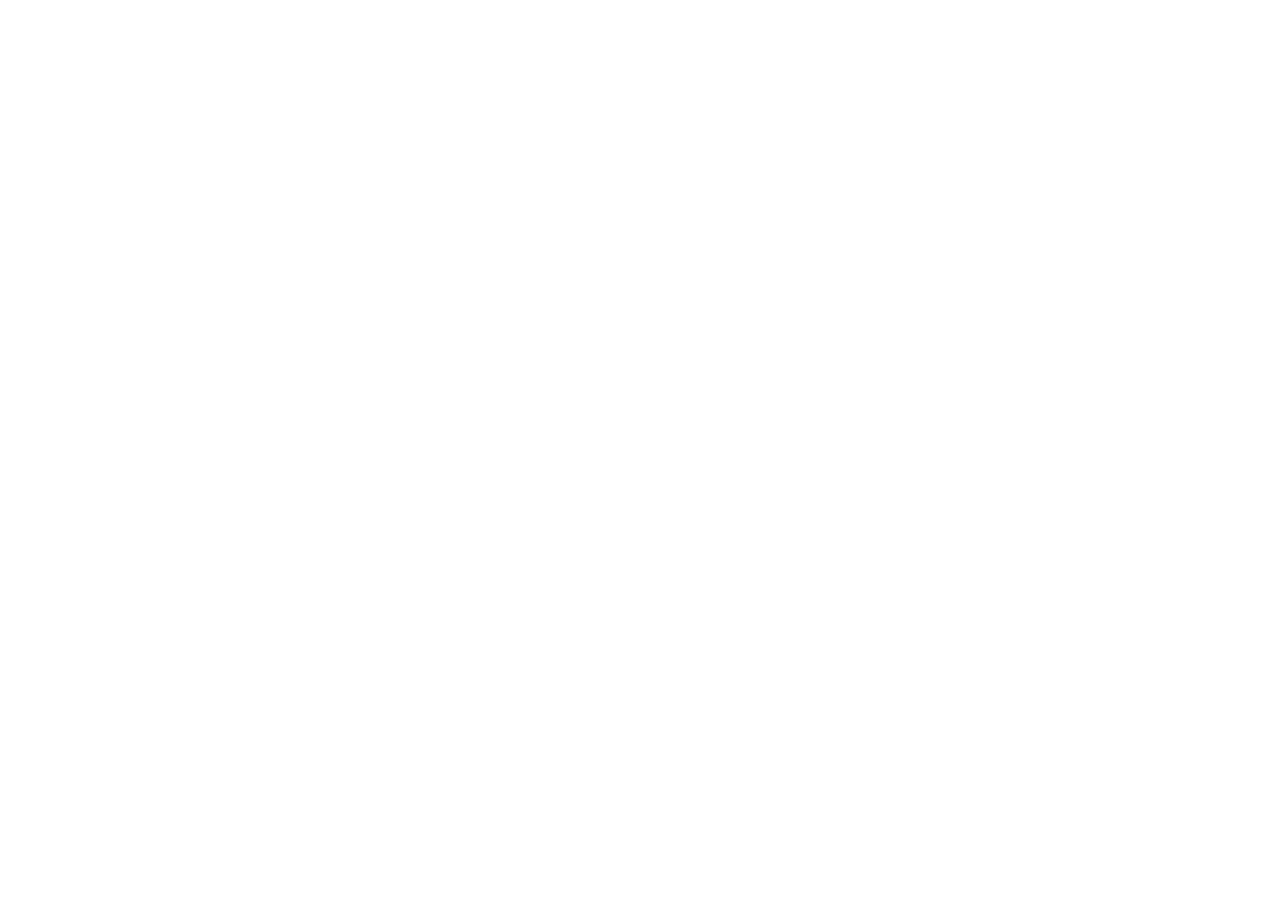
==== index.html @ b9dfe691 "init project" ====
<!DOCTYPE html>
<html lang="en">

<head>
    <meta charset="UTF-8">
    <meta http-equiv="X-UA-Compatible" content="IE=edge">
    <meta name="viewport" content="width=device-width, initial-scale=1.0">
    <title>Document</title>
</head>

<body>

</body>

</html>
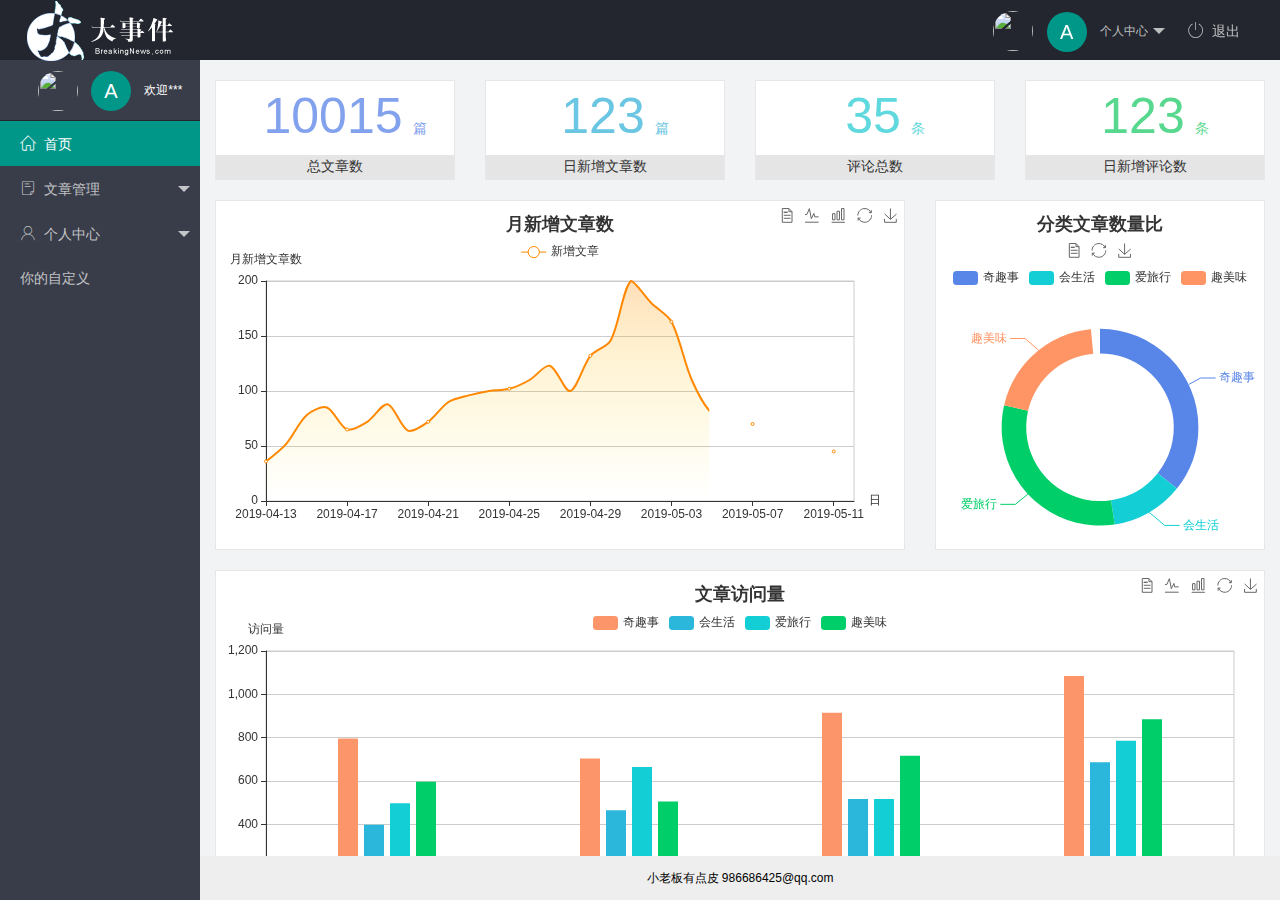
==== commit 110c3190: "完成了主页功能开发" ====
--- a/index.html
+++ b/index.html
@@ -5,11 +5,93 @@
     <meta charset="UTF-8">
     <meta http-equiv="X-UA-Compatible" content="IE=edge">
     <meta name="viewport" content="width=device-width, initial-scale=1.0">
-    <title>Document</title>
+    <title>后台主页</title>
+    <!-- layUI的样式 -->
+    <link rel="stylesheet" href="assets/lib/layui/css/layui.css" />
+    <!-- 导入自己的样式表 -->
+    <link rel="stylesheet" href="assets/css/index.css">
+    <!-- 第一步：引入项目下面生成的 fontclass 代码： -->
+    <link rel="stylesheet" href="assets/fonts/iconfont.css">
 </head>
 
 <body>
+    <div class="layui-layout layui-layout-admin">
+        <div class="layui-header">
+            <div class="layui-logo layui-hide-xs "><img src="assets/images/logo.png" alt=""></div>
+            <!-- 头部区域（可配合layui 已有的水平导航） -->
+            <ul class="layui-nav layui-layout-right">
+                <li class="layui-nav-item layui-hide layui-show-md-inline-block">
+                    <a href="javascript:;" class="userinfo">
+                        <img src="//tva1.sinaimg.cn/crop.0.0.118.118.180/5db11ff4gw1e77d3nqrv8j203b03cweg.jpg"
+                            class="layui-nav-img">
+                        <span class="text-avatar">A</span>
+                        个人中心
+                    </a>
+                    <dl class="layui-nav-child">
+                        <dd><a href="">基本资料</a></dd>
+                        <dd><a href="">更换头像</a></dd>
+                        <dd><a href="">更换密码</a></dd>
+                    </dl>
+                </li>
+                <li class="layui-nav-item" lay-header-event="menuRight" lay-unselect>
+                    <a href="javascript:;" id="btnLogout">
 
+                        <span class="iconfont icon-tuichu"></span>退出
+                    </a>
+                </li>
+            </ul>
+        </div>
+
+        <div class="layui-side layui-bg-black">
+            <div class="layui-side-scroll">
+                <div class="userinfo">
+                    <img src="//tva1.sinaimg.cn/crop.0.0.118.118.180/5db11ff4gw1e77d3nqrv8j203b03cweg.jpg"
+                        class="layui-nav-img">
+                    <span class="text-avatar">A</span>
+                    <span id="welcome">欢迎***</span>
+                </div>
+                <!-- 左侧导航区域（可配合layui已有的垂直导航） lay-shrink：只能露出一个导航-->
+                <ul class="layui-nav layui-nav-tree" lay-shrink="all" lay-filter="test">
+                    <li class="layui-nav-item layui-this"><a href="home/dashboard.html" target="fm"><span
+                                class="iconfont icon-home"></span>首页</a></li>
+                    <li class="layui-nav-item ">
+                        <a class="" href="javascript:;"><span class="iconfont icon-16"></span>文章管理</a>
+                        <dl class="layui-nav-child">
+                            <dd><a href="javascript:;"><i class="layui-icon layui-icon-app"></i> 文章类别</a></dd>
+                            <dd><a href="javascript:;"><i class="layui-icon layui-icon-form"></i> 文章列表</a></dd>
+                            <dd><a href="javascript:;"><i class="layui-icon layui-icon-file"></i> 发布文章</a></dd>
+                        </dl>
+                    </li>
+                    <li class="layui-nav-item">
+                        <a href="javascript:;"><span class="iconfont icon-user"></span>个人中心</a>
+                        <dl class="layui-nav-child">
+                            <dd><a href="javascript:;"><i class="layui-icon layui-icon-user"></i> 基本资料</a></dd>
+                            <dd><a href="javascript:;"><i class="layui-icon layui-icon-picture"></i> 更换头像</a></dd>
+                            <dd><a href="javascript:;"><i class="layui-icon layui-icon-password"></i> 重置密码</a></dd>
+                        </dl>
+                    </li>
+                    <li class="layui-nav-item"><a href="javascript:;">你的自定义</a></li>
+                </ul>
+            </div>
+        </div>
+
+        <div class="layui-body">
+            <!-- 内容主体区域 -->
+            <iframe name="fm" src="home/dashboard.html" frameborder="0"></iframe>
+        </div>
+
+        <div class="layui-footer">
+            <!-- 底部固定区域 -->
+            小老板有点皮 986686425@qq.com
+        </div>
+    </div>
+    <!-- 导入layUI的js文件 -->
+    <script src="assets/lib/layui/layui.all.js"></script>
+    <!-- 导入jQuery -->
+    <script src="assets/lib/jquery.js"></script>
+    <!-- 导入自己的js文件 -->
+    <script src="assets/js/index.js"></script>
+    <script src="assets/js/baseAPI.js"></script>
 </body>
 
 </html>--- a/assets/lib/layui/css/layui.css
+++ b/assets/lib/layui/css/layui.css
@@ -0,0 +1,2 @@
+/** layui-v2.5.5 MIT License By https://www.layui.com */
+ .layui-inline,img{display:inline-block;vertical-align:middle}h1,h2,h3,h4,h5,h6{font-weight:400}.layui-edge,.layui-header,.layui-inline,.layui-main{position:relative}.layui-body,.layui-edge,.layui-elip{overflow:hidden}.layui-btn,.layui-edge,.layui-inline,img{vertical-align:middle}.layui-btn,.layui-disabled,.layui-icon,.layui-unselect{-moz-user-select:none;-webkit-user-select:none;-ms-user-select:none}.layui-elip,.layui-form-checkbox span,.layui-form-pane .layui-form-label{text-overflow:ellipsis;white-space:nowrap}.layui-breadcrumb,.layui-tree-btnGroup{visibility:hidden}blockquote,body,button,dd,div,dl,dt,form,h1,h2,h3,h4,h5,h6,input,li,ol,p,pre,td,textarea,th,ul{margin:0;padding:0;-webkit-tap-highlight-color:rgba(0,0,0,0)}a:active,a:hover{outline:0}img{border:none}li{list-style:none}table{border-collapse:collapse;border-spacing:0}h4,h5,h6{font-size:100%}button,input,optgroup,option,select,textarea{font-family:inherit;font-size:inherit;font-style:inherit;font-weight:inherit;outline:0}pre{white-space:pre-wrap;white-space:-moz-pre-wrap;white-space:-pre-wrap;white-space:-o-pre-wrap;word-wrap:break-word}body{line-height:24px;font:14px Helvetica Neue,Helvetica,PingFang SC,Tahoma,Arial,sans-serif}hr{height:1px;margin:10px 0;border:0;clear:both}a{color:#333;text-decoration:none}a:hover{color:#777}a cite{font-style:normal;*cursor:pointer}.layui-border-box,.layui-border-box *{box-sizing:border-box}.layui-box,.layui-box *{box-sizing:content-box}.layui-clear{clear:both;*zoom:1}.layui-clear:after{content:'\20';clear:both;*zoom:1;display:block;height:0}.layui-inline{*display:inline;*zoom:1}.layui-edge{display:inline-block;width:0;height:0;border-width:6px;border-style:dashed;border-color:transparent}.layui-edge-top{top:-4px;border-bottom-color:#999;border-bottom-style:solid}.layui-edge-right{border-left-color:#999;border-left-style:solid}.layui-edge-bottom{top:2px;border-top-color:#999;border-top-style:solid}.layui-edge-left{border-right-color:#999;border-right-style:solid}.layui-disabled,.layui-disabled:hover{color:#d2d2d2!important;cursor:not-allowed!important}.layui-circle{border-radius:100%}.layui-show{display:block!important}.layui-hide{display:none!important}@font-face{font-family:layui-icon;src:url(../font/iconfont.eot?v=250);src:url(../font/iconfont.eot?v=250#iefix) format('embedded-opentype'),url(../font/iconfont.woff2?v=250) format('woff2'),url(../font/iconfont.woff?v=250) format('woff'),url(../font/iconfont.ttf?v=250) format('truetype'),url(../font/iconfont.svg?v=250#layui-icon) format('svg')}.layui-icon{font-family:layui-icon!important;font-size:16px;font-style:normal;-webkit-font-smoothing:antialiased;-moz-osx-font-smoothing:grayscale}.layui-icon-reply-fill:before{content:"\e611"}.layui-icon-set-fill:before{content:"\e614"}.layui-icon-menu-fill:before{content:"\e60f"}.layui-icon-search:before{content:"\e615"}.layui-icon-share:before{content:"\e641"}.layui-icon-set-sm:before{content:"\e620"}.layui-icon-engine:before{content:"\e628"}.layui-icon-close:before{content:"\1006"}.layui-icon-close-fill:before{content:"\1007"}.layui-icon-chart-screen:before{content:"\e629"}.layui-icon-star:before{content:"\e600"}.layui-icon-circle-dot:before{content:"\e617"}.layui-icon-chat:before{content:"\e606"}.layui-icon-release:before{content:"\e609"}.layui-icon-list:before{content:"\e60a"}.layui-icon-chart:before{content:"\e62c"}.layui-icon-ok-circle:before{content:"\1005"}.layui-icon-layim-theme:before{content:"\e61b"}.layui-icon-table:before{content:"\e62d"}.layui-icon-right:before{content:"\e602"}.layui-icon-left:before{content:"\e603"}.layui-icon-cart-simple:before{content:"\e698"}.layui-icon-face-cry:before{content:"\e69c"}.layui-icon-face-smile:before{content:"\e6af"}.layui-icon-survey:before{content:"\e6b2"}.layui-icon-tree:before{content:"\e62e"}.layui-icon-upload-circle:before{content:"\e62f"}.layui-icon-add-circle:before{content:"\e61f"}.layui-icon-download-circle:before{content:"\e601"}.layui-icon-templeate-1:before{content:"\e630"}.layui-icon-util:before{content:"\e631"}.layui-icon-face-surprised:before{content:"\e664"}.layui-icon-edit:before{content:"\e642"}.layui-icon-speaker:before{content:"\e645"}.layui-icon-down:before{content:"\e61a"}.layui-icon-file:before{content:"\e621"}.layui-icon-layouts:before{content:"\e632"}.layui-icon-rate-half:before{content:"\e6c9"}.layui-icon-add-circle-fine:before{content:"\e608"}.layui-icon-prev-circle:before{content:"\e633"}.layui-icon-read:before{content:"\e705"}.layui-icon-404:before{content:"\e61c"}.layui-icon-carousel:before{content:"\e634"}.layui-icon-help:before{content:"\e607"}.layui-icon-code-circle:before{content:"\e635"}.layui-icon-water:before{content:"\e636"}.layui-icon-username:before{content:"\e66f"}.layui-icon-find-fill:before{content:"\e670"}.layui-icon-about:before{content:"\e60b"}.layui-icon-location:before{content:"\e715"}.layui-icon-up:before{content:"\e619"}.layui-icon-pause:before{content:"\e651"}.layui-icon-date:before{content:"\e637"}.layui-icon-layim-uploadfile:before{content:"\e61d"}.layui-icon-delete:before{content:"\e640"}.layui-icon-play:before{content:"\e652"}.layui-icon-top:before{content:"\e604"}.layui-icon-friends:before{content:"\e612"}.layui-icon-refresh-3:before{content:"\e9aa"}.layui-icon-ok:before{content:"\e605"}.layui-icon-layer:before{content:"\e638"}.layui-icon-face-smile-fine:before{content:"\e60c"}.layui-icon-dollar:before{content:"\e659"}.layui-icon-group:before{content:"\e613"}.layui-icon-layim-download:before{content:"\e61e"}.layui-icon-picture-fine:before{content:"\e60d"}.layui-icon-link:before{content:"\e64c"}.layui-icon-diamond:before{content:"\e735"}.layui-icon-log:before{content:"\e60e"}.layui-icon-rate-solid:before{content:"\e67a"}.layui-icon-fonts-del:before{content:"\e64f"}.layui-icon-unlink:before{content:"\e64d"}.layui-icon-fonts-clear:before{content:"\e639"}.layui-icon-triangle-r:before{content:"\e623"}.layui-icon-circle:before{content:"\e63f"}.layui-icon-radio:before{content:"\e643"}.layui-icon-align-center:before{content:"\e647"}.layui-icon-align-right:before{content:"\e648"}.layui-icon-align-left:before{content:"\e649"}.layui-icon-loading-1:before{content:"\e63e"}.layui-icon-return:before{content:"\e65c"}.layui-icon-fonts-strong:before{content:"\e62b"}.layui-icon-upload:before{content:"\e67c"}.layui-icon-dialogue:before{content:"\e63a"}.layui-icon-video:before{content:"\e6ed"}.layui-icon-headset:before{content:"\e6fc"}.layui-icon-cellphone-fine:before{content:"\e63b"}.layui-icon-add-1:before{content:"\e654"}.layui-icon-face-smile-b:before{content:"\e650"}.layui-icon-fonts-html:before{content:"\e64b"}.layui-icon-form:before{content:"\e63c"}.layui-icon-cart:before{content:"\e657"}.layui-icon-camera-fill:before{content:"\e65d"}.layui-icon-tabs:before{content:"\e62a"}.layui-icon-fonts-code:before{content:"\e64e"}.layui-icon-fire:before{content:"\e756"}.layui-icon-set:before{content:"\e716"}.layui-icon-fonts-u:before{content:"\e646"}.layui-icon-triangle-d:before{content:"\e625"}.layui-icon-tips:before{content:"\e702"}.layui-icon-picture:before{content:"\e64a"}.layui-icon-more-vertical:before{content:"\e671"}.layui-icon-flag:before{content:"\e66c"}.layui-icon-loading:before{content:"\e63d"}.layui-icon-fonts-i:before{content:"\e644"}.layui-icon-refresh-1:before{content:"\e666"}.layui-icon-rmb:before{content:"\e65e"}.layui-icon-home:before{content:"\e68e"}.layui-icon-user:before{content:"\e770"}.layui-icon-notice:before{content:"\e667"}.layui-icon-login-weibo:before{content:"\e675"}.layui-icon-voice:before{content:"\e688"}.layui-icon-upload-drag:before{content:"\e681"}.layui-icon-login-qq:before{content:"\e676"}.layui-icon-snowflake:before{content:"\e6b1"}.layui-icon-file-b:before{content:"\e655"}.layui-icon-template:before{content:"\e663"}.layui-icon-auz:before{content:"\e672"}.layui-icon-console:before{content:"\e665"}.layui-icon-app:before{content:"\e653"}.layui-icon-prev:before{content:"\e65a"}.layui-icon-website:before{content:"\e7ae"}.layui-icon-next:before{content:"\e65b"}.layui-icon-component:before{content:"\e857"}.layui-icon-more:before{content:"\e65f"}.layui-icon-login-wechat:before{content:"\e677"}.layui-icon-shrink-right:before{content:"\e668"}.layui-icon-spread-left:before{content:"\e66b"}.layui-icon-camera:before{content:"\e660"}.layui-icon-note:before{content:"\e66e"}.layui-icon-refresh:before{content:"\e669"}.layui-icon-female:before{content:"\e661"}.layui-icon-male:before{content:"\e662"}.layui-icon-password:before{content:"\e673"}.layui-icon-senior:before{content:"\e674"}.layui-icon-theme:before{content:"\e66a"}.layui-icon-tread:before{content:"\e6c5"}.layui-icon-praise:before{content:"\e6c6"}.layui-icon-star-fill:before{content:"\e658"}.layui-icon-rate:before{content:"\e67b"}.layui-icon-template-1:before{content:"\e656"}.layui-icon-vercode:before{content:"\e679"}.layui-icon-cellphone:before{content:"\e678"}.layui-icon-screen-full:before{content:"\e622"}.layui-icon-screen-restore:before{content:"\e758"}.layui-icon-cols:before{content:"\e610"}.layui-icon-export:before{content:"\e67d"}.layui-icon-print:before{content:"\e66d"}.layui-icon-slider:before{content:"\e714"}.layui-icon-addition:before{content:"\e624"}.layui-icon-subtraction:before{content:"\e67e"}.layui-icon-service:before{content:"\e626"}.layui-icon-transfer:before{content:"\e691"}.layui-main{width:1140px;margin:0 auto}.layui-header{z-index:1000;height:60px}.layui-header a:hover{transition:all .5s;-webkit-transition:all .5s}.layui-side{position:fixed;left:0;top:0;bottom:0;z-index:999;width:200px;overflow-x:hidden}.layui-side-scroll{position:relative;width:220px;height:100%;overflow-x:hidden}.layui-body{position:absolute;left:200px;right:0;top:0;bottom:0;z-index:998;width:auto;overflow-y:auto;box-sizing:border-box}.layui-layout-body{overflow:hidden}.layui-layout-admin .layui-header{background-color:#23262E}.layui-layout-admin .layui-side{top:60px;width:200px;overflow-x:hidden}.layui-layout-admin .layui-body{position:fixed;top:60px;bottom:44px}.layui-layout-admin .layui-main{width:auto;margin:0 15px}.layui-layout-admin .layui-footer{position:fixed;left:200px;right:0;bottom:0;height:44px;line-height:44px;padding:0 15px;background-color:#eee}.layui-layout-admin .layui-logo{position:absolute;left:0;top:0;width:200px;height:100%;line-height:60px;text-align:center;color:#009688;font-size:16px}.layui-layout-admin .layui-header .layui-nav{background:0 0}.layui-layout-left{position:absolute!important;left:200px;top:0}.layui-layout-right{position:absolute!important;right:0;top:0}.layui-container{position:relative;margin:0 auto;padding:0 15px;box-sizing:border-box}.layui-fluid{position:relative;margin:0 auto;padding:0 15px}.layui-row:after,.layui-row:before{content:'';display:block;clear:both}.layui-col-lg1,.layui-col-lg10,.layui-col-lg11,.layui-col-lg12,.layui-col-lg2,.layui-col-lg3,.layui-col-lg4,.layui-col-lg5,.layui-col-lg6,.layui-col-lg7,.layui-col-lg8,.layui-col-lg9,.layui-col-md1,.layui-col-md10,.layui-col-md11,.layui-col-md12,.layui-col-md2,.layui-col-md3,.layui-col-md4,.layui-col-md5,.layui-col-md6,.layui-col-md7,.layui-col-md8,.layui-col-md9,.layui-col-sm1,.layui-col-sm10,.layui-col-sm11,.layui-col-sm12,.layui-col-sm2,.layui-col-sm3,.layui-col-sm4,.layui-col-sm5,.layui-col-sm6,.layui-col-sm7,.layui-col-sm8,.layui-col-sm9,.layui-col-xs1,.layui-col-xs10,.layui-col-xs11,.layui-col-xs12,.layui-col-xs2,.layui-col-xs3,.layui-col-xs4,.layui-col-xs5,.layui-col-xs6,.layui-col-xs7,.layui-col-xs8,.layui-col-xs9{position:relative;display:block;box-sizing:border-box}.layui-col-xs1,.layui-col-xs10,.layui-col-xs11,.layui-col-xs12,.layui-col-xs2,.layui-col-xs3,.layui-col-xs4,.layui-col-xs5,.layui-col-xs6,.layui-col-xs7,.layui-col-xs8,.layui-col-xs9{float:left}.layui-col-xs1{width:8.33333333%}.layui-col-xs2{width:16.66666667%}.layui-col-xs3{width:25%}.layui-col-xs4{width:33.33333333%}.layui-col-xs5{width:41.66666667%}.layui-col-xs6{width:50%}.layui-col-xs7{width:58.33333333%}.layui-col-xs8{width:66.66666667%}.layui-col-xs9{width:75%}.layui-col-xs10{width:83.33333333%}.layui-col-xs11{width:91.66666667%}.layui-col-xs12{width:100%}.layui-col-xs-offset1{margin-left:8.33333333%}.layui-col-xs-offset2{margin-left:16.66666667%}.layui-col-xs-offset3{margin-left:25%}.layui-col-xs-offset4{margin-left:33.33333333%}.layui-col-xs-offset5{margin-left:41.66666667%}.layui-col-xs-offset6{margin-left:50%}.layui-col-xs-offset7{margin-left:58.33333333%}.layui-col-xs-offset8{margin-left:66.66666667%}.layui-col-xs-offset9{margin-left:75%}.layui-col-xs-offset10{margin-left:83.33333333%}.layui-col-xs-offset11{margin-left:91.66666667%}.layui-col-xs-offset12{margin-left:100%}@media screen and (max-width:768px){.layui-hide-xs{display:none!important}.layui-show-xs-block{display:block!important}.layui-show-xs-inline{display:inline!important}.layui-show-xs-inline-block{display:inline-block!important}}@media screen and (min-width:768px){.layui-container{width:750px}.layui-hide-sm{display:none!important}.layui-show-sm-block{display:block!important}.layui-show-sm-inline{display:inline!important}.layui-show-sm-inline-block{display:inline-block!important}.layui-col-sm1,.layui-col-sm10,.layui-col-sm11,.layui-col-sm12,.layui-col-sm2,.layui-col-sm3,.layui-col-sm4,.layui-col-sm5,.layui-col-sm6,.layui-col-sm7,.layui-col-sm8,.layui-col-sm9{float:left}.layui-col-sm1{width:8.33333333%}.layui-col-sm2{width:16.66666667%}.layui-col-sm3{width:25%}.layui-col-sm4{width:33.33333333%}.layui-col-sm5{width:41.66666667%}.layui-col-sm6{width:50%}.layui-col-sm7{width:58.33333333%}.layui-col-sm8{width:66.66666667%}.layui-col-sm9{width:75%}.layui-col-sm10{width:83.33333333%}.layui-col-sm11{width:91.66666667%}.layui-col-sm12{width:100%}.layui-col-sm-offset1{margin-left:8.33333333%}.layui-col-sm-offset2{margin-left:16.66666667%}.layui-col-sm-offset3{margin-left:25%}.layui-col-sm-offset4{margin-left:33.33333333%}.layui-col-sm-offset5{margin-left:41.66666667%}.layui-col-sm-offset6{margin-left:50%}.layui-col-sm-offset7{margin-left:58.33333333%}.layui-col-sm-offset8{margin-left:66.66666667%}.layui-col-sm-offset9{margin-left:75%}.layui-col-sm-offset10{margin-left:83.33333333%}.layui-col-sm-offset11{margin-left:91.66666667%}.layui-col-sm-offset12{margin-left:100%}}@media screen and (min-width:992px){.layui-container{width:970px}.layui-hide-md{display:none!important}.layui-show-md-block{display:block!important}.layui-show-md-inline{display:inline!important}.layui-show-md-inline-block{display:inline-block!important}.layui-col-md1,.layui-col-md10,.layui-col-md11,.layui-col-md12,.layui-col-md2,.layui-col-md3,.layui-col-md4,.layui-col-md5,.layui-col-md6,.layui-col-md7,.layui-col-md8,.layui-col-md9{float:left}.layui-col-md1{width:8.33333333%}.layui-col-md2{width:16.66666667%}.layui-col-md3{width:25%}.layui-col-md4{width:33.33333333%}.layui-col-md5{width:41.66666667%}.layui-col-md6{width:50%}.layui-col-md7{width:58.33333333%}.layui-col-md8{width:66.66666667%}.layui-col-md9{width:75%}.layui-col-md10{width:83.33333333%}.layui-col-md11{width:91.66666667%}.layui-col-md12{width:100%}.layui-col-md-offset1{margin-left:8.33333333%}.layui-col-md-offset2{margin-left:16.66666667%}.layui-col-md-offset3{margin-left:25%}.layui-col-md-offset4{margin-left:33.33333333%}.layui-col-md-offset5{margin-left:41.66666667%}.layui-col-md-offset6{margin-left:50%}.layui-col-md-offset7{margin-left:58.33333333%}.layui-col-md-offset8{margin-left:66.66666667%}.layui-col-md-offset9{margin-left:75%}.layui-col-md-offset10{margin-left:83.33333333%}.layui-col-md-offset11{margin-left:91.66666667%}.layui-col-md-offset12{margin-left:100%}}@media screen and (min-width:1200px){.layui-container{width:1170px}.layui-hide-lg{display:none!important}.layui-show-lg-block{display:block!important}.layui-show-lg-inline{display:inline!important}.layui-show-lg-inline-block{display:inline-block!important}.layui-col-lg1,.layui-col-lg10,.layui-col-lg11,.layui-col-lg12,.layui-col-lg2,.layui-col-lg3,.layui-col-lg4,.layui-col-lg5,.layui-col-lg6,.layui-col-lg7,.layui-col-lg8,.layui-col-lg9{float:left}.layui-col-lg1{width:8.33333333%}.layui-col-lg2{width:16.66666667%}.layui-col-lg3{width:25%}.layui-col-lg4{width:33.33333333%}.layui-col-lg5{width:41.66666667%}.layui-col-lg6{width:50%}.layui-col-lg7{width:58.33333333%}.layui-col-lg8{width:66.66666667%}.layui-col-lg9{width:75%}.layui-col-lg10{width:83.33333333%}.layui-col-lg11{width:91.66666667%}.layui-col-lg12{width:100%}.layui-col-lg-offset1{margin-left:8.33333333%}.layui-col-lg-offset2{margin-left:16.66666667%}.layui-col-lg-offset3{margin-left:25%}.layui-col-lg-offset4{margin-left:33.33333333%}.layui-col-lg-offset5{margin-left:41.66666667%}.layui-col-lg-offset6{margin-left:50%}.layui-col-lg-offset7{margin-left:58.33333333%}.layui-col-lg-offset8{margin-left:66.66666667%}.layui-col-lg-offset9{margin-left:75%}.layui-col-lg-offset10{margin-left:83.33333333%}.layui-col-lg-offset11{margin-left:91.66666667%}.layui-col-lg-offset12{margin-left:100%}}.layui-col-space1{margin:-.5px}.layui-col-space1>*{padding:.5px}.layui-col-space3{margin:-1.5px}.layui-col-space3>*{padding:1.5px}.layui-col-space5{margin:-2.5px}.layui-col-space5>*{padding:2.5px}.layui-col-space8{margin:-3.5px}.layui-col-space8>*{padding:3.5px}.layui-col-space10{margin:-5px}.layui-col-space10>*{padding:5px}.layui-col-space12{margin:-6px}.layui-col-space12>*{padding:6px}.layui-col-space15{margin:-7.5px}.layui-col-space15>*{padding:7.5px}.layui-col-space18{margin:-9px}.layui-col-space18>*{padding:9px}.layui-col-space20{margin:-10px}.layui-col-space20>*{padding:10px}.layui-col-space22{margin:-11px}.layui-col-space22>*{padding:11px}.layui-col-space25{margin:-12.5px}.layui-col-space25>*{padding:12.5px}.layui-col-space30{margin:-15px}.layui-col-space30>*{padding:15px}.layui-btn,.layui-input,.layui-select,.layui-textarea,.layui-upload-button{outline:0;-webkit-appearance:none;transition:all .3s;-webkit-transition:all .3s;box-sizing:border-box}.layui-elem-quote{margin-bottom:10px;padding:15px;line-height:22px;border-left:5px solid #009688;border-radius:0 2px 2px 0;background-color:#f2f2f2}.layui-quote-nm{border-style:solid;border-width:1px 1px 1px 5px;background:0 0}.layui-elem-field{margin-bottom:10px;padding:0;border-width:1px;border-style:solid}.layui-elem-field legend{margin-left:20px;padding:0 10px;font-size:20px;font-weight:300}.layui-field-title{margin:10px 0 20px;border-width:1px 0 0}.layui-field-box{padding:10px 15px}.layui-field-title .layui-field-box{padding:10px 0}.layui-progress{position:relative;height:6px;border-radius:20px;background-color:#e2e2e2}.layui-progress-bar{position:absolute;left:0;top:0;width:0;max-width:100%;height:6px;border-radius:20px;text-align:right;background-color:#5FB878;transition:all .3s;-webkit-transition:all .3s}.layui-progress-big,.layui-progress-big .layui-progress-bar{height:18px;line-height:18px}.layui-progress-text{position:relative;top:-20px;line-height:18px;font-size:12px;color:#666}.layui-progress-big .layui-progress-text{position:static;padding:0 10px;color:#fff}.layui-collapse{border-width:1px;border-style:solid;border-radius:2px}.layui-colla-content,.layui-colla-item{border-top-width:1px;border-top-style:solid}.layui-colla-item:first-child{border-top:none}.layui-colla-title{position:relative;height:42px;line-height:42px;padding:0 15px 0 35px;color:#333;background-color:#f2f2f2;cursor:pointer;font-size:14px;overflow:hidden}.layui-colla-content{display:none;padding:10px 15px;line-height:22px;color:#666}.layui-colla-icon{position:absolute;left:15px;top:0;font-size:14px}.layui-card{margin-bottom:15px;border-radius:2px;background-color:#fff;box-shadow:0 1px 2px 0 rgba(0,0,0,.05)}.layui-card:last-child{margin-bottom:0}.layui-card-header{position:relative;height:42px;line-height:42px;padding:0 15px;border-bottom:1px solid #f6f6f6;color:#333;border-radius:2px 2px 0 0;font-size:14px}.layui-bg-black,.layui-bg-blue,.layui-bg-cyan,.layui-bg-green,.layui-bg-orange,.layui-bg-red{color:#fff!important}.layui-card-body{position:relative;padding:10px 15px;line-height:24px}.layui-card-body[pad15]{padding:15px}.layui-card-body[pad20]{padding:20px}.layui-card-body .layui-table{margin:5px 0}.layui-card .layui-tab{margin:0}.layui-panel-window{position:relative;padding:15px;border-radius:0;border-top:5px solid #E6E6E6;background-color:#fff}.layui-auxiliar-moving{position:fixed;left:0;right:0;top:0;bottom:0;width:100%;height:100%;background:0 0;z-index:9999999999}.layui-form-label,.layui-form-mid,.layui-form-select,.layui-input-block,.layui-input-inline,.layui-textarea{position:relative}.layui-bg-red{background-color:#FF5722!important}.layui-bg-orange{background-color:#FFB800!important}.layui-bg-green{background-color:#009688!important}.layui-bg-cyan{background-color:#2F4056!important}.layui-bg-blue{background-color:#1E9FFF!important}.layui-bg-black{background-color:#393D49!important}.layui-bg-gray{background-color:#eee!important;color:#666!important}.layui-badge-rim,.layui-colla-content,.layui-colla-item,.layui-collapse,.layui-elem-field,.layui-form-pane .layui-form-item[pane],.layui-form-pane .layui-form-label,.layui-input,.layui-layedit,.layui-layedit-tool,.layui-quote-nm,.layui-select,.layui-tab-bar,.layui-tab-card,.layui-tab-title,.layui-tab-title .layui-this:after,.layui-textarea{border-color:#e6e6e6}.layui-timeline-item:before,hr{background-color:#e6e6e6}.layui-text{line-height:22px;font-size:14px;color:#666}.layui-text h1,.layui-text h2,.layui-text h3{font-weight:500;color:#333}.layui-text h1{font-size:30px}.layui-text h2{font-size:24px}.layui-text h3{font-size:18px}.layui-text a:not(.layui-btn){color:#01AAED}.layui-text a:not(.layui-btn):hover{text-decoration:underline}.layui-text ul{padding:5px 0 5px 15px}.layui-text ul li{margin-top:5px;list-style-type:disc}.layui-text em,.layui-word-aux{color:#999!important;padding:0 5px!important}.layui-btn{display:inline-block;height:38px;line-height:38px;padding:0 18px;background-color:#009688;color:#fff;white-space:nowrap;text-align:center;font-size:14px;border:none;border-radius:2px;cursor:pointer}.layui-btn:hover{opacity:.8;filter:alpha(opacity=80);color:#fff}.layui-btn:active{opacity:1;filter:alpha(opacity=100)}.layui-btn+.layui-btn{margin-left:10px}.layui-btn-container{font-size:0}.layui-btn-container .layui-btn{margin-right:10px;margin-bottom:10px}.layui-btn-container .layui-btn+.layui-btn{margin-left:0}.layui-table .layui-btn-container .layui-btn{margin-bottom:9px}.layui-btn-radius{border-radius:100px}.layui-btn .layui-icon{margin-right:3px;font-size:18px;vertical-align:bottom;vertical-align:middle\9}.layui-btn-primary{border:1px solid #C9C9C9;background-color:#fff;color:#555}.layui-btn-primary:hover{border-color:#009688;color:#333}.layui-btn-normal{background-color:#1E9FFF}.layui-btn-warm{background-color:#FFB800}.layui-btn-danger{background-color:#FF5722}.layui-btn-checked{background-color:#5FB878}.layui-btn-disabled,.layui-btn-disabled:active,.layui-btn-disabled:hover{border:1px solid #e6e6e6;background-color:#FBFBFB;color:#C9C9C9;cursor:not-allowed;opacity:1}.layui-btn-lg{height:44px;line-height:44px;padding:0 25px;font-size:16px}.layui-btn-sm{height:30px;line-height:30px;padding:0 10px;font-size:12px}.layui-btn-sm i{font-size:16px!important}.layui-btn-xs{height:22px;line-height:22px;padding:0 5px;font-size:12px}.layui-btn-xs i{font-size:14px!important}.layui-btn-group{display:inline-block;vertical-align:middle;font-size:0}.layui-btn-group .layui-btn{margin-left:0!important;margin-right:0!important;border-left:1px solid rgba(255,255,255,.5);border-radius:0}.layui-btn-group .layui-btn-primary{border-left:none}.layui-btn-group .layui-btn-primary:hover{border-color:#C9C9C9;color:#009688}.layui-btn-group .layui-btn:first-child{border-left:none;border-radius:2px 0 0 2px}.layui-btn-group .layui-btn-primary:first-child{border-left:1px solid #c9c9c9}.layui-btn-group .layui-btn:last-child{border-radius:0 2px 2px 0}.layui-btn-group .layui-btn+.layui-btn{margin-left:0}.layui-btn-group+.layui-btn-group{margin-left:10px}.layui-btn-fluid{width:100%}.layui-input,.layui-select,.layui-textarea{height:38px;line-height:1.3;line-height:38px\9;border-width:1px;border-style:solid;background-color:#fff;border-radius:2px}.layui-input::-webkit-input-placeholder,.layui-select::-webkit-input-placeholder,.layui-textarea::-webkit-input-placeholder{line-height:1.3}.layui-input,.layui-textarea{display:block;width:100%;padding-left:10px}.layui-input:hover,.layui-textarea:hover{border-color:#D2D2D2!important}.layui-input:focus,.layui-textarea:focus{border-color:#C9C9C9!important}.layui-textarea{min-height:100px;height:auto;line-height:20px;padding:6px 10px;resize:vertical}.layui-select{padding:0 10px}.layui-form input[type=checkbox],.layui-form input[type=radio],.layui-form select{display:none}.layui-form [lay-ignore]{display:initial}.layui-form-item{margin-bottom:15px;clear:both;*zoom:1}.layui-form-item:after{content:'\20';clear:both;*zoom:1;display:block;height:0}.layui-form-label{float:left;display:block;padding:9px 15px;width:80px;font-weight:400;line-height:20px;text-align:right}.layui-form-label-col{display:block;float:none;padding:9px 0;line-height:20px;text-align:left}.layui-form-item .layui-inline{margin-bottom:5px;margin-right:10px}.layui-input-block{margin-left:110px;min-height:36px}.layui-input-inline{display:inline-block;vertical-align:middle}.layui-form-item .layui-input-inline{float:left;width:190px;margin-right:10px}.layui-form-text .layui-input-inline{width:auto}.layui-form-mid{float:left;display:block;padding:9px 0!important;line-height:20px;margin-right:10px}.layui-form-danger+.layui-form-select .layui-input,.layui-form-danger:focus{border-color:#FF5722!important}.layui-form-select .layui-input{padding-right:30px;cursor:pointer}.layui-form-select .layui-edge{position:absolute;right:10px;top:50%;margin-top:-3px;cursor:pointer;border-width:6px;border-top-color:#c2c2c2;border-top-style:solid;transition:all .3s;-webkit-transition:all .3s}.layui-form-select dl{display:none;position:absolute;left:0;top:42px;padding:5px 0;z-index:899;min-width:100%;border:1px solid #d2d2d2;max-height:300px;overflow-y:auto;background-color:#fff;border-radius:2px;box-shadow:0 2px 4px rgba(0,0,0,.12);box-sizing:border-box}.layui-form-select dl dd,.layui-form-select dl dt{padding:0 10px;line-height:36px;white-space:nowrap;overflow:hidden;text-overflow:ellipsis}.layui-form-select dl dt{font-size:12px;color:#999}.layui-form-select dl dd{cursor:pointer}.layui-form-select dl dd:hover{background-color:#f2f2f2;-webkit-transition:.5s all;transition:.5s all}.layui-form-select .layui-select-group dd{padding-left:20px}.layui-form-select dl dd.layui-select-tips{padding-left:10px!important;color:#999}.layui-form-select dl dd.layui-this{background-color:#5FB878;color:#fff}.layui-form-checkbox,.layui-form-select dl dd.layui-disabled{background-color:#fff}.layui-form-selected dl{display:block}.layui-form-checkbox,.layui-form-checkbox *,.layui-form-switch{display:inline-block;vertical-align:middle}.layui-form-selected .layui-edge{margin-top:-9px;-webkit-transform:rotate(180deg);transform:rotate(180deg);margin-top:-3px\9}:root .layui-form-selected .layui-edge{margin-top:-9px\0/IE9}.layui-form-selectup dl{top:auto;bottom:42px}.layui-select-none{margin:5px 0;text-align:center;color:#999}.layui-select-disabled .layui-disabled{border-color:#eee!important}.layui-select-disabled .layui-edge{border-top-color:#d2d2d2}.layui-form-checkbox{position:relative;height:30px;line-height:30px;margin-right:10px;padding-right:30px;cursor:pointer;font-size:0;-webkit-transition:.1s linear;transition:.1s linear;box-sizing:border-box}.layui-form-checkbox span{padding:0 10px;height:100%;font-size:14px;border-radius:2px 0 0 2px;background-color:#d2d2d2;color:#fff;overflow:hidden}.layui-form-checkbox:hover span{background-color:#c2c2c2}.layui-form-checkbox i{position:absolute;right:0;top:0;width:30px;height:28px;border:1px solid #d2d2d2;border-left:none;border-radius:0 2px 2px 0;color:#fff;font-size:20px;text-align:center}.layui-form-checkbox:hover i{border-color:#c2c2c2;color:#c2c2c2}.layui-form-checked,.layui-form-checked:hover{border-color:#5FB878}.layui-form-checked span,.layui-form-checked:hover span{background-color:#5FB878}.layui-form-checked i,.layui-form-checked:hover i{color:#5FB878}.layui-form-item .layui-form-checkbox{margin-top:4px}.layui-form-checkbox[lay-skin=primary]{height:auto!important;line-height:normal!important;min-width:18px;min-height:18px;border:none!important;margin-right:0;padding-left:28px;padding-right:0;background:0 0}.layui-form-checkbox[lay-skin=primary] span{padding-left:0;padding-right:15px;line-height:18px;background:0 0;color:#666}.layui-form-checkbox[lay-skin=primary] i{right:auto;left:0;width:16px;height:16px;line-height:16px;border:1px solid #d2d2d2;font-size:12px;border-radius:2px;background-color:#fff;-webkit-transition:.1s linear;transition:.1s linear}.layui-form-checkbox[lay-skin=primary]:hover i{border-color:#5FB878;color:#fff}.layui-form-checked[lay-skin=primary] i{border-color:#5FB878!important;background-color:#5FB878;color:#fff}.layui-checkbox-disbaled[lay-skin=primary] span{background:0 0!important;color:#c2c2c2}.layui-checkbox-disbaled[lay-skin=primary]:hover i{border-color:#d2d2d2}.layui-form-item .layui-form-checkbox[lay-skin=primary]{margin-top:10px}.layui-form-switch{position:relative;height:22px;line-height:22px;min-width:35px;padding:0 5px;margin-top:8px;border:1px solid #d2d2d2;border-radius:20px;cursor:pointer;background-color:#fff;-webkit-transition:.1s linear;transition:.1s linear}.layui-form-switch i{position:absolute;left:5px;top:3px;width:16px;height:16px;border-radius:20px;background-color:#d2d2d2;-webkit-transition:.1s linear;transition:.1s linear}.layui-form-switch em{position:relative;top:0;width:25px;margin-left:21px;padding:0!important;text-align:center!important;color:#999!important;font-style:normal!important;font-size:12px}.layui-form-onswitch{border-color:#5FB878;background-color:#5FB878}.layui-checkbox-disbaled,.layui-checkbox-disbaled i{border-color:#e2e2e2!important}.layui-form-onswitch i{left:100%;margin-left:-21px;background-color:#fff}.layui-form-onswitch em{margin-left:5px;margin-right:21px;color:#fff!important}.layui-checkbox-disbaled span{background-color:#e2e2e2!important}.layui-checkbox-disbaled:hover i{color:#fff!important}[lay-radio]{display:none}.layui-form-radio,.layui-form-radio *{display:inline-block;vertical-align:middle}.layui-form-radio{line-height:28px;margin:6px 10px 0 0;padding-right:10px;cursor:pointer;font-size:0}.layui-form-radio *{font-size:14px}.layui-form-radio>i{margin-right:8px;font-size:22px;color:#c2c2c2}.layui-form-radio>i:hover,.layui-form-radioed>i{color:#5FB878}.layui-radio-disbaled>i{color:#e2e2e2!important}.layui-form-pane .layui-form-label{width:110px;padding:8px 15px;height:38px;line-height:20px;border-width:1px;border-style:solid;border-radius:2px 0 0 2px;text-align:center;background-color:#FBFBFB;overflow:hidden;box-sizing:border-box}.layui-form-pane .layui-input-inline{margin-left:-1px}.layui-form-pane .layui-input-block{margin-left:110px;left:-1px}.layui-form-pane .layui-input{border-radius:0 2px 2px 0}.layui-form-pane .layui-form-text .layui-form-label{float:none;width:100%;border-radius:2px;box-sizing:border-box;text-align:left}.layui-form-pane .layui-form-text .layui-input-inline{display:block;margin:0;top:-1px;clear:both}.layui-form-pane .layui-form-text .layui-input-block{margin:0;left:0;top:-1px}.layui-form-pane .layui-form-text .layui-textarea{min-height:100px;border-radius:0 0 2px 2px}.layui-form-pane .layui-form-checkbox{margin:4px 0 4px 10px}.layui-form-pane .layui-form-radio,.layui-form-pane .layui-form-switch{margin-top:6px;margin-left:10px}.layui-form-pane .layui-form-item[pane]{position:relative;border-width:1px;border-style:solid}.layui-form-pane .layui-form-item[pane] .layui-form-label{position:absolute;left:0;top:0;height:100%;border-width:0 1px 0 0}.layui-form-pane .layui-form-item[pane] .layui-input-inline{margin-left:110px}@media screen and (max-width:450px){.layui-form-item .layui-form-label{text-overflow:ellipsis;overflow:hidden;white-space:nowrap}.layui-form-item .layui-inline{display:block;margin-right:0;margin-bottom:20px;clear:both}.layui-form-item .layui-inline:after{content:'\20';clear:both;display:block;height:0}.layui-form-item .layui-input-inline{display:block;float:none;left:-3px;width:auto;margin:0 0 10px 112px}.layui-form-item .layui-input-inline+.layui-form-mid{margin-left:110px;top:-5px;padding:0}.layui-form-item .layui-form-checkbox{margin-right:5px;margin-bottom:5px}}.layui-layedit{border-width:1px;border-style:solid;border-radius:2px}.layui-layedit-tool{padding:3px 5px;border-bottom-width:1px;border-bottom-style:solid;font-size:0}.layedit-tool-fixed{position:fixed;top:0;border-top:1px solid #e2e2e2}.layui-layedit-tool .layedit-tool-mid,.layui-layedit-tool .layui-icon{display:inline-block;vertical-align:middle;text-align:center;font-size:14px}.layui-layedit-tool .layui-icon{position:relative;width:32px;height:30px;line-height:30px;margin:3px 5px;color:#777;cursor:pointer;border-radius:2px}.layui-layedit-tool .layui-icon:hover{color:#393D49}.layui-layedit-tool .layui-icon:active{color:#000}.layui-layedit-tool .layedit-tool-active{background-color:#e2e2e2;color:#000}.layui-layedit-tool .layui-disabled,.layui-layedit-tool .layui-disabled:hover{color:#d2d2d2;cursor:not-allowed}.layui-layedit-tool .layedit-tool-mid{width:1px;height:18px;margin:0 10px;background-color:#d2d2d2}.layedit-tool-html{width:50px!important;font-size:30px!important}.layedit-tool-b,.layedit-tool-code,.layedit-tool-help{font-size:16px!important}.layedit-tool-d,.layedit-tool-face,.layedit-tool-image,.layedit-tool-unlink{font-size:18px!important}.layedit-tool-image input{position:absolute;font-size:0;left:0;top:0;width:100%;height:100%;opacity:.01;filter:Alpha(opacity=1);cursor:pointer}.layui-layedit-iframe iframe{display:block;width:100%}#LAY_layedit_code{overflow:hidden}.layui-laypage{display:inline-block;*display:inline;*zoom:1;vertical-align:middle;margin:10px 0;font-size:0}.layui-laypage>a:first-child,.layui-laypage>a:first-child em{border-radius:2px 0 0 2px}.layui-laypage>a:last-child,.layui-laypage>a:last-child em{border-radius:0 2px 2px 0}.layui-laypage>:first-child{margin-left:0!important}.layui-laypage>:last-child{margin-right:0!important}.layui-laypage a,.layui-laypage button,.layui-laypage input,.layui-laypage select,.layui-laypage span{border:1px solid #e2e2e2}.layui-laypage a,.layui-laypage span{display:inline-block;*display:inline;*zoom:1;vertical-align:middle;padding:0 15px;height:28px;line-height:28px;margin:0 -1px 5px 0;background-color:#fff;color:#333;font-size:12px}.layui-flow-more a *,.layui-laypage input,.layui-table-view select[lay-ignore]{display:inline-block}.layui-laypage a:hover{color:#009688}.layui-laypage em{font-style:normal}.layui-laypage .layui-laypage-spr{color:#999;font-weight:700}.layui-laypage a{text-decoration:none}.layui-laypage .layui-laypage-curr{position:relative}.layui-laypage .layui-laypage-curr em{position:relative;color:#fff}.layui-laypage .layui-laypage-curr .layui-laypage-em{position:absolute;left:-1px;top:-1px;padding:1px;width:100%;height:100%;background-color:#009688}.layui-laypage-em{border-radius:2px}.layui-laypage-next em,.layui-laypage-prev em{font-family:Sim sun;font-size:16px}.layui-laypage .layui-laypage-count,.layui-laypage .layui-laypage-limits,.layui-laypage .layui-laypage-refresh,.layui-laypage .layui-laypage-skip{margin-left:10px;margin-right:10px;padding:0;border:none}.layui-laypage .layui-laypage-limits,.layui-laypage .layui-laypage-refresh{vertical-align:top}.layui-laypage .layui-laypage-refresh i{font-size:18px;cursor:pointer}.layui-laypage select{height:22px;padding:3px;border-radius:2px;cursor:pointer}.layui-laypage .layui-laypage-skip{height:30px;line-height:30px;color:#999}.layui-laypage button,.layui-laypage input{height:30px;line-height:30px;border-radius:2px;vertical-align:top;background-color:#fff;box-sizing:border-box}.layui-laypage input{width:40px;margin:0 10px;padding:0 3px;text-align:center}.layui-laypage input:focus,.layui-laypage select:focus{border-color:#009688!important}.layui-laypage button{margin-left:10px;padding:0 10px;cursor:pointer}.layui-table,.layui-table-view{margin:10px 0}.layui-flow-more{margin:10px 0;text-align:center;color:#999;font-size:14px}.layui-flow-more a{height:32px;line-height:32px}.layui-flow-more a *{vertical-align:top}.layui-flow-more a cite{padding:0 20px;border-radius:3px;background-color:#eee;color:#333;font-style:normal}.layui-flow-more a cite:hover{opacity:.8}.layui-flow-more a i{font-size:30px;color:#737383}.layui-table{width:100%;background-color:#fff;color:#666}.layui-table tr{transition:all .3s;-webkit-transition:all .3s}.layui-table th{text-align:left;font-weight:400}.layui-table tbody tr:hover,.layui-table thead tr,.layui-table-click,.layui-table-header,.layui-table-hover,.layui-table-mend,.layui-table-patch,.layui-table-tool,.layui-table-total,.layui-table-total tr,.layui-table[lay-even] tr:nth-child(even){background-color:#f2f2f2}.layui-table td,.layui-table th,.layui-table-col-set,.layui-table-fixed-r,.layui-table-grid-down,.layui-table-header,.layui-table-page,.layui-table-tips-main,.layui-table-tool,.layui-table-total,.layui-table-view,.layui-table[lay-skin=line],.layui-table[lay-skin=row]{border-width:1px;border-style:solid;border-color:#e6e6e6}.layui-table td,.layui-table th{position:relative;padding:9px 15px;min-height:20px;line-height:20px;font-size:14px}.layui-table[lay-skin=line] td,.layui-table[lay-skin=line] th{border-width:0 0 1px}.layui-table[lay-skin=row] td,.layui-table[lay-skin=row] th{border-width:0 1px 0 0}.layui-table[lay-skin=nob] td,.layui-table[lay-skin=nob] th{border:none}.layui-table img{max-width:100px}.layui-table[lay-size=lg] td,.layui-table[lay-size=lg] th{padding:15px 30px}.layui-table-view .layui-table[lay-size=lg] .layui-table-cell{height:40px;line-height:40px}.layui-table[lay-size=sm] td,.layui-table[lay-size=sm] th{font-size:12px;padding:5px 10px}.layui-table-view .layui-table[lay-size=sm] .layui-table-cell{height:20px;line-height:20px}.layui-table[lay-data]{display:none}.layui-table-box{position:relative;overflow:hidden}.layui-table-view .layui-table{position:relative;width:auto;margin:0}.layui-table-view .layui-table[lay-skin=line]{border-width:0 1px 0 0}.layui-table-view .layui-table[lay-skin=row]{border-width:0 0 1px}.layui-table-view .layui-table td,.layui-table-view .layui-table th{padding:5px 0;border-top:none;border-left:none}.layui-table-view .layui-table th.layui-unselect .layui-table-cell span{cursor:pointer}.layui-table-view .layui-table td{cursor:default}.layui-table-view .layui-table td[data-edit=text]{cursor:text}.layui-table-view .layui-form-checkbox[lay-skin=primary] i{width:18px;height:18px}.layui-table-view .layui-form-radio{line-height:0;padding:0}.layui-table-view .layui-form-radio>i{margin:0;font-size:20px}.layui-table-init{position:absolute;left:0;top:0;width:100%;height:100%;text-align:center;z-index:110}.layui-table-init .layui-icon{position:absolute;left:50%;top:50%;margin:-15px 0 0 -15px;font-size:30px;color:#c2c2c2}.layui-table-header{border-width:0 0 1px;overflow:hidden}.layui-table-header .layui-table{margin-bottom:-1px}.layui-table-tool .layui-inline[lay-event]{position:relative;width:26px;height:26px;padding:5px;line-height:16px;margin-right:10px;text-align:center;color:#333;border:1px solid #ccc;cursor:pointer;-webkit-transition:.5s all;transition:.5s all}.layui-table-tool .layui-inline[lay-event]:hover{border:1px solid #999}.layui-table-tool-temp{padding-right:120px}.layui-table-tool-self{position:absolute;right:17px;top:10px}.layui-table-tool .layui-table-tool-self .layui-inline[lay-event]{margin:0 0 0 10px}.layui-table-tool-panel{position:absolute;top:29px;left:-1px;padding:5px 0;min-width:150px;min-height:40px;border:1px solid #d2d2d2;text-align:left;overflow-y:auto;background-color:#fff;box-shadow:0 2px 4px rgba(0,0,0,.12)}.layui-table-cell,.layui-table-tool-panel li{overflow:hidden;text-overflow:ellipsis;white-space:nowrap}.layui-table-tool-panel li{padding:0 10px;line-height:30px;-webkit-transition:.5s all;transition:.5s all}.layui-table-tool-panel li .layui-form-checkbox[lay-skin=primary]{width:100%;padding-left:28px}.layui-table-tool-panel li:hover{background-color:#f2f2f2}.layui-table-tool-panel li .layui-form-checkbox[lay-skin=primary] i{position:absolute;left:0;top:0}.layui-table-tool-panel li .layui-form-checkbox[lay-skin=primary] span{padding:0}.layui-table-tool .layui-table-tool-self .layui-table-tool-panel{left:auto;right:-1px}.layui-table-col-set{position:absolute;right:0;top:0;width:20px;height:100%;border-width:0 0 0 1px;background-color:#fff}.layui-table-sort{width:10px;height:20px;margin-left:5px;cursor:pointer!important}.layui-table-sort .layui-edge{position:absolute;left:5px;border-width:5px}.layui-table-sort .layui-table-sort-asc{top:3px;border-top:none;border-bottom-style:solid;border-bottom-color:#b2b2b2}.layui-table-sort .layui-table-sort-asc:hover{border-bottom-color:#666}.layui-table-sort .layui-table-sort-desc{bottom:5px;border-bottom:none;border-top-style:solid;border-top-color:#b2b2b2}.layui-table-sort .layui-table-sort-desc:hover{border-top-color:#666}.layui-table-sort[lay-sort=asc] .layui-table-sort-asc{border-bottom-color:#000}.layui-table-sort[lay-sort=desc] .layui-table-sort-desc{border-top-color:#000}.layui-table-cell{height:28px;line-height:28px;padding:0 15px;position:relative;box-sizing:border-box}.layui-table-cell .layui-form-checkbox[lay-skin=primary]{top:-1px;padding:0}.layui-table-cell .layui-table-link{color:#01AAED}.laytable-cell-checkbox,.laytable-cell-numbers,.laytable-cell-radio,.laytable-cell-space{padding:0;text-align:center}.layui-table-body{position:relative;overflow:auto;margin-right:-1px;margin-bottom:-1px}.layui-table-body .layui-none{line-height:26px;padding:15px;text-align:center;color:#999}.layui-table-fixed{position:absolute;left:0;top:0;z-index:101}.layui-table-fixed .layui-table-body{overflow:hidden}.layui-table-fixed-l{box-shadow:0 -1px 8px rgba(0,0,0,.08)}.layui-table-fixed-r{left:auto;right:-1px;border-width:0 0 0 1px;box-shadow:-1px 0 8px rgba(0,0,0,.08)}.layui-table-fixed-r .layui-table-header{position:relative;overflow:visible}.layui-table-mend{position:absolute;right:-49px;top:0;height:100%;width:50px}.layui-table-tool{position:relative;z-index:890;width:100%;min-height:50px;line-height:30px;padding:10px 15px;border-width:0 0 1px}.layui-table-tool .layui-btn-container{margin-bottom:-10px}.layui-table-page,.layui-table-total{border-width:1px 0 0;margin-bottom:-1px;overflow:hidden}.layui-table-page{position:relative;width:100%;padding:7px 7px 0;height:41px;font-size:12px;white-space:nowrap}.layui-table-page>div{height:26px}.layui-table-page .layui-laypage{margin:0}.layui-table-page .layui-laypage a,.layui-table-page .layui-laypage span{height:26px;line-height:26px;margin-bottom:10px;border:none;background:0 0}.layui-table-page .layui-laypage a,.layui-table-page .layui-laypage span.layui-laypage-curr{padding:0 12px}.layui-table-page .layui-laypage span{margin-left:0;padding:0}.layui-table-page .layui-laypage .layui-laypage-prev{margin-left:-7px!important}.layui-table-page .layui-laypage .layui-laypage-curr .layui-laypage-em{left:0;top:0;padding:0}.layui-table-page .layui-laypage button,.layui-table-page .layui-laypage input{height:26px;line-height:26px}.layui-table-page .layui-laypage input{width:40px}.layui-table-page .layui-laypage button{padding:0 10px}.layui-table-page select{height:18px}.layui-table-patch .layui-table-cell{padding:0;width:30px}.layui-table-edit{position:absolute;left:0;top:0;width:100%;height:100%;padding:0 14px 1px;border-radius:0;box-shadow:1px 1px 20px rgba(0,0,0,.15)}.layui-table-edit:focus{border-color:#5FB878!important}select.layui-table-edit{padding:0 0 0 10px;border-color:#C9C9C9}.layui-table-view .layui-form-checkbox,.layui-table-view .layui-form-radio,.layui-table-view .layui-form-switch{top:0;margin:0;box-sizing:content-box}.layui-table-view .layui-form-checkbox{top:-1px;height:26px;line-height:26px}.layui-table-view .layui-form-checkbox i{height:26px}.layui-table-grid .layui-table-cell{overflow:visible}.layui-table-grid-down{position:absolute;top:0;right:0;width:26px;height:100%;padding:5px 0;border-width:0 0 0 1px;text-align:center;background-color:#fff;color:#999;cursor:pointer}.layui-table-grid-down .layui-icon{position:absolute;top:50%;left:50%;margin:-8px 0 0 -8px}.layui-table-grid-down:hover{background-color:#fbfbfb}body .layui-table-tips .layui-layer-content{background:0 0;padding:0;box-shadow:0 1px 6px rgba(0,0,0,.12)}.layui-table-tips-main{margin:-44px 0 0 -1px;max-height:150px;padding:8px 15px;font-size:14px;overflow-y:scroll;background-color:#fff;color:#666}.layui-table-tips-c{position:absolute;right:-3px;top:-13px;width:20px;height:20px;padding:3px;cursor:pointer;background-color:#666;border-radius:50%;color:#fff}.layui-table-tips-c:hover{background-color:#777}.layui-table-tips-c:before{position:relative;right:-2px}.layui-upload-file{display:none!important;opacity:.01;filter:Alpha(opacity=1)}.layui-upload-drag,.layui-upload-form,.layui-upload-wrap{display:inline-block}.layui-upload-list{margin:10px 0}.layui-upload-choose{padding:0 10px;color:#999}.layui-upload-drag{position:relative;padding:30px;border:1px dashed #e2e2e2;background-color:#fff;text-align:center;cursor:pointer;color:#999}.layui-upload-drag .layui-icon{font-size:50px;color:#009688}.layui-upload-drag[lay-over]{border-color:#009688}.layui-upload-iframe{position:absolute;width:0;height:0;border:0;visibility:hidden}.layui-upload-wrap{position:relative;vertical-align:middle}.layui-upload-wrap .layui-upload-file{display:block!important;position:absolute;left:0;top:0;z-index:10;font-size:100px;width:100%;height:100%;opacity:.01;filter:Alpha(opacity=1);cursor:pointer}.layui-transfer-active,.layui-transfer-box{display:inline-block;vertical-align:middle}.layui-transfer-box,.layui-transfer-header,.layui-transfer-search{border-width:0;border-style:solid;border-color:#e6e6e6}.layui-transfer-box{position:relative;border-width:1px;width:200px;height:360px;border-radius:2px;background-color:#fff}.layui-transfer-box .layui-form-checkbox{width:100%;margin:0!important}.layui-transfer-header{height:38px;line-height:38px;padding:0 10px;border-bottom-width:1px}.layui-transfer-search{position:relative;padding:10px;border-bottom-width:1px}.layui-transfer-search .layui-input{height:32px;padding-left:30px;font-size:12px}.layui-transfer-search .layui-icon-search{position:absolute;left:20px;top:50%;margin-top:-8px;color:#666}.layui-transfer-active{margin:0 15px}.layui-transfer-active .layui-btn{display:block;margin:0;padding:0 15px;background-color:#5FB878;border-color:#5FB878;color:#fff}.layui-transfer-active .layui-btn-disabled{background-color:#FBFBFB;border-color:#e6e6e6;color:#C9C9C9}.layui-transfer-active .layui-btn:first-child{margin-bottom:15px}.layui-transfer-active .layui-btn .layui-icon{margin:0;font-size:14px!important}.layui-transfer-data{padding:5px 0;overflow:auto}.layui-transfer-data li{height:32px;line-height:32px;padding:0 10px}.layui-transfer-data li:hover{background-color:#f2f2f2;transition:.5s all}.layui-transfer-data .layui-none{padding:15px 10px;text-align:center;color:#999}.layui-nav{position:relative;padding:0 20px;background-color:#393D49;color:#fff;border-radius:2px;font-size:0;box-sizing:border-box}.layui-nav *{font-size:14px}.layui-nav .layui-nav-item{position:relative;display:inline-block;*display:inline;*zoom:1;vertical-align:middle;line-height:60px}.layui-nav .layui-nav-item a{display:block;padding:0 20px;color:#fff;color:rgba(255,255,255,.7);transition:all .3s;-webkit-transition:all .3s}.layui-nav .layui-this:after,.layui-nav-bar,.layui-nav-tree .layui-nav-itemed:after{position:absolute;left:0;top:0;width:0;height:5px;background-color:#5FB878;transition:all .2s;-webkit-transition:all .2s}.layui-nav-bar{z-index:1000}.layui-nav .layui-nav-item a:hover,.layui-nav .layui-this a{color:#fff}.layui-nav .layui-this:after{content:'';top:auto;bottom:0;width:100%}.layui-nav-img{width:30px;height:30px;margin-right:10px;border-radius:50%}.layui-nav .layui-nav-more{content:'';width:0;height:0;border-style:solid dashed dashed;border-color:#fff transparent transparent;overflow:hidden;cursor:pointer;transition:all .2s;-webkit-transition:all .2s;position:absolute;top:50%;right:3px;margin-top:-3px;border-width:6px;border-top-color:rgba(255,255,255,.7)}.layui-nav .layui-nav-mored,.layui-nav-itemed>a .layui-nav-more{margin-top:-9px;border-style:dashed dashed solid;border-color:transparent transparent #fff}.layui-nav-child{display:none;position:absolute;left:0;top:65px;min-width:100%;line-height:36px;padding:5px 0;box-shadow:0 2px 4px rgba(0,0,0,.12);border:1px solid #d2d2d2;background-color:#fff;z-index:100;border-radius:2px;white-space:nowrap}.layui-nav .layui-nav-child a{color:#333}.layui-nav .layui-nav-child a:hover{background-color:#f2f2f2;color:#000}.layui-nav-child dd{position:relative}.layui-nav .layui-nav-child dd.layui-this a,.layui-nav-child dd.layui-this{background-color:#5FB878;color:#fff}.layui-nav-child dd.layui-this:after{display:none}.layui-nav-tree{width:200px;padding:0}.layui-nav-tree .layui-nav-item{display:block;width:100%;line-height:45px}.layui-nav-tree .layui-nav-item a{position:relative;height:45px;line-height:45px;text-overflow:ellipsis;overflow:hidden;white-space:nowrap}.layui-nav-tree .layui-nav-item a:hover{background-color:#4E5465}.layui-nav-tree .layui-nav-bar{width:5px;height:0;background-color:#009688}.layui-nav-tree .layui-nav-child dd.layui-this,.layui-nav-tree .layui-nav-child dd.layui-this a,.layui-nav-tree .layui-this,.layui-nav-tree .layui-this>a,.layui-nav-tree .layui-this>a:hover{background-color:#009688;color:#fff}.layui-nav-tree .layui-this:after{display:none}.layui-nav-itemed>a,.layui-nav-tree .layui-nav-title a,.layui-nav-tree .layui-nav-title a:hover{color:#fff!important}.layui-nav-tree .layui-nav-child{position:relative;z-index:0;top:0;border:none;box-shadow:none}.layui-nav-tree .layui-nav-child a{height:40px;line-height:40px;color:#fff;color:rgba(255,255,255,.7)}.layui-nav-tree .layui-nav-child,.layui-nav-tree .layui-nav-child a:hover{background:0 0;color:#fff}.layui-nav-tree .layui-nav-more{right:10px}.layui-nav-itemed>.layui-nav-child{display:block;padding:0;background-color:rgba(0,0,0,.3)!important}.layui-nav-itemed>.layui-nav-child>.layui-this>.layui-nav-child{display:block}.layui-nav-side{position:fixed;top:0;bottom:0;left:0;overflow-x:hidden;z-index:999}.layui-bg-blue .layui-nav-bar,.layui-bg-blue .layui-nav-itemed:after,.layui-bg-blue .layui-this:after{background-color:#93D1FF}.layui-bg-blue .layui-nav-child dd.layui-this{background-color:#1E9FFF}.layui-bg-blue .layui-nav-itemed>a,.layui-nav-tree.layui-bg-blue .layui-nav-title a,.layui-nav-tree.layui-bg-blue .layui-nav-title a:hover{background-color:#007DDB!important}.layui-breadcrumb{font-size:0}.layui-breadcrumb>*{font-size:14px}.layui-breadcrumb a{color:#999!important}.layui-breadcrumb a:hover{color:#5FB878!important}.layui-breadcrumb a cite{color:#666;font-style:normal}.layui-breadcrumb span[lay-separator]{margin:0 10px;color:#999}.layui-tab{margin:10px 0;text-align:left!important}.layui-tab[overflow]>.layui-tab-title{overflow:hidden}.layui-tab-title{position:relative;left:0;height:40px;white-space:nowrap;font-size:0;border-bottom-width:1px;border-bottom-style:solid;transition:all .2s;-webkit-transition:all .2s}.layui-tab-title li{display:inline-block;*display:inline;*zoom:1;vertical-align:middle;font-size:14px;transition:all .2s;-webkit-transition:all .2s;position:relative;line-height:40px;min-width:65px;padding:0 15px;text-align:center;cursor:pointer}.layui-tab-title li a{display:block}.layui-tab-title .layui-this{color:#000}.layui-tab-title .layui-this:after{position:absolute;left:0;top:0;content:'';width:100%;height:41px;border-width:1px;border-style:solid;border-bottom-color:#fff;border-radius:2px 2px 0 0;box-sizing:border-box;pointer-events:none}.layui-tab-bar{position:absolute;right:0;top:0;z-index:10;width:30px;height:39px;line-height:39px;border-width:1px;border-style:solid;border-radius:2px;text-align:center;background-color:#fff;cursor:pointer}.layui-tab-bar .layui-icon{position:relative;display:inline-block;top:3px;transition:all .3s;-webkit-transition:all .3s}.layui-tab-item{display:none}.layui-tab-more{padding-right:30px;height:auto!important;white-space:normal!important}.layui-tab-more li.layui-this:after{border-bottom-color:#e2e2e2;border-radius:2px}.layui-tab-more .layui-tab-bar .layui-icon{top:-2px;top:3px\9;-webkit-transform:rotate(180deg);transform:rotate(180deg)}:root .layui-tab-more .layui-tab-bar .layui-icon{top:-2px\0/IE9}.layui-tab-content{padding:10px}.layui-tab-title li .layui-tab-close{position:relative;display:inline-block;width:18px;height:18px;line-height:20px;margin-left:8px;top:1px;text-align:center;font-size:14px;color:#c2c2c2;transition:all .2s;-webkit-transition:all .2s}.layui-tab-title li .layui-tab-close:hover{border-radius:2px;background-color:#FF5722;color:#fff}.layui-tab-brief>.layui-tab-title .layui-this{color:#009688}.layui-tab-brief>.layui-tab-more li.layui-this:after,.layui-tab-brief>.layui-tab-title .layui-this:after{border:none;border-radius:0;border-bottom:2px solid #5FB878}.layui-tab-brief[overflow]>.layui-tab-title .layui-this:after{top:-1px}.layui-tab-card{border-width:1px;border-style:solid;border-radius:2px;box-shadow:0 2px 5px 0 rgba(0,0,0,.1)}.layui-tab-card>.layui-tab-title{background-color:#f2f2f2}.layui-tab-card>.layui-tab-title li{margin-right:-1px;margin-left:-1px}.layui-tab-card>.layui-tab-title .layui-this{background-color:#fff}.layui-tab-card>.layui-tab-title .layui-this:after{border-top:none;border-width:1px;border-bottom-color:#fff}.layui-tab-card>.layui-tab-title .layui-tab-bar{height:40px;line-height:40px;border-radius:0;border-top:none;border-right:none}.layui-tab-card>.layui-tab-more .layui-this{background:0 0;color:#5FB878}.layui-tab-card>.layui-tab-more .layui-this:after{border:none}.layui-timeline{padding-left:5px}.layui-timeline-item{position:relative;padding-bottom:20px}.layui-timeline-axis{position:absolute;left:-5px;top:0;z-index:10;width:20px;height:20px;line-height:20px;background-color:#fff;color:#5FB878;border-radius:50%;text-align:center;cursor:pointer}.layui-timeline-axis:hover{color:#FF5722}.layui-timeline-item:before{content:'';position:absolute;left:5px;top:0;z-index:0;width:1px;height:100%}.layui-timeline-item:last-child:before{display:none}.layui-timeline-item:first-child:before{display:block}.layui-timeline-content{padding-left:25px}.layui-timeline-title{position:relative;margin-bottom:10px}.layui-badge,.layui-badge-dot,.layui-badge-rim{position:relative;display:inline-block;padding:0 6px;font-size:12px;text-align:center;background-color:#FF5722;color:#fff;border-radius:2px}.layui-badge{height:18px;line-height:18px}.layui-badge-dot{width:8px;height:8px;padding:0;border-radius:50%}.layui-badge-rim{height:18px;line-height:18px;border-width:1px;border-style:solid;background-color:#fff;color:#666}.layui-btn .layui-badge,.layui-btn .layui-badge-dot{margin-left:5px}.layui-nav .layui-badge,.layui-nav .layui-badge-dot{position:absolute;top:50%;margin:-8px 6px 0}.layui-tab-title .layui-badge,.layui-tab-title .layui-badge-dot{left:5px;top:-2px}.layui-carousel{position:relative;left:0;top:0;background-color:#f8f8f8}.layui-carousel>[carousel-item]{position:relative;width:100%;height:100%;overflow:hidden}.layui-carousel>[carousel-item]:before{position:absolute;content:'\e63d';left:50%;top:50%;width:100px;line-height:20px;margin:-10px 0 0 -50px;text-align:center;color:#c2c2c2;font-family:layui-icon!important;font-size:30px;font-style:normal;-webkit-font-smoothing:antialiased;-moz-osx-font-smoothing:grayscale}.layui-carousel>[carousel-item]>*{display:none;position:absolute;left:0;top:0;width:100%;height:100%;background-color:#f8f8f8;transition-duration:.3s;-webkit-transition-duration:.3s}.layui-carousel-updown>*{-webkit-transition:.3s ease-in-out up;transition:.3s ease-in-out up}.layui-carousel-arrow{display:none\9;opacity:0;position:absolute;left:10px;top:50%;margin-top:-18px;width:36px;height:36px;line-height:36px;text-align:center;font-size:20px;border:0;border-radius:50%;background-color:rgba(0,0,0,.2);color:#fff;-webkit-transition-duration:.3s;transition-duration:.3s;cursor:pointer}.layui-carousel-arrow[lay-type=add]{left:auto!important;right:10px}.layui-carousel:hover .layui-carousel-arrow[lay-type=add],.layui-carousel[lay-arrow=always] .layui-carousel-arrow[lay-type=add]{right:20px}.layui-carousel[lay-arrow=always] .layui-carousel-arrow{opacity:1;left:20px}.layui-carousel[lay-arrow=none] .layui-carousel-arrow{display:none}.layui-carousel-arrow:hover,.layui-carousel-ind ul:hover{background-color:rgba(0,0,0,.35)}.layui-carousel:hover .layui-carousel-arrow{display:block\9;opacity:1;left:20px}.layui-carousel-ind{position:relative;top:-35px;width:100%;line-height:0!important;text-align:center;font-size:0}.layui-carousel[lay-indicator=outside]{margin-bottom:30px}.layui-carousel[lay-indicator=outside] .layui-carousel-ind{top:10px}.layui-carousel[lay-indicator=outside] .layui-carousel-ind ul{background-color:rgba(0,0,0,.5)}.layui-carousel[lay-indicator=none] .layui-carousel-ind{display:none}.layui-carousel-ind ul{display:inline-block;padding:5px;background-color:rgba(0,0,0,.2);border-radius:10px;-webkit-transition-duration:.3s;transition-duration:.3s}.layui-carousel-ind li{display:inline-block;width:10px;height:10px;margin:0 3px;font-size:14px;background-color:#e2e2e2;background-color:rgba(255,255,255,.5);border-radius:50%;cursor:pointer;-webkit-transition-duration:.3s;transition-duration:.3s}.layui-carousel-ind li:hover{background-color:rgba(255,255,255,.7)}.layui-carousel-ind li.layui-this{background-color:#fff}.layui-carousel>[carousel-item]>.layui-carousel-next,.layui-carousel>[carousel-item]>.layui-carousel-prev,.layui-carousel>[carousel-item]>.layui-this{display:block}.layui-carousel>[carousel-item]>.layui-this{left:0}.layui-carousel>[carousel-item]>.layui-carousel-prev{left:-100%}.layui-carousel>[carousel-item]>.layui-carousel-next{left:100%}.layui-carousel>[carousel-item]>.layui-carousel-next.layui-carousel-left,.layui-carousel>[carousel-item]>.layui-carousel-prev.layui-carousel-right{left:0}.layui-carousel>[carousel-item]>.layui-this.layui-carousel-left{left:-100%}.layui-carousel>[carousel-item]>.layui-this.layui-carousel-right{left:100%}.layui-carousel[lay-anim=updown] .layui-carousel-arrow{left:50%!important;top:20px;margin:0 0 0 -18px}.layui-carousel[lay-anim=updown]>[carousel-item]>*,.layui-carousel[lay-anim=fade]>[carousel-item]>*{left:0!important}.layui-carousel[lay-anim=updown] .layui-carousel-arrow[lay-type=add]{top:auto!important;bottom:20px}.layui-carousel[lay-anim=updown] .layui-carousel-ind{position:absolute;top:50%;right:20px;width:auto;height:auto}.layui-carousel[lay-anim=updown] .layui-carousel-ind ul{padding:3px 5px}.layui-carousel[lay-anim=updown] .layui-carousel-ind li{display:block;margin:6px 0}.layui-carousel[lay-anim=updown]>[carousel-item]>.layui-this{top:0}.layui-carousel[lay-anim=updown]>[carousel-item]>.layui-carousel-prev{top:-100%}.layui-carousel[lay-anim=updown]>[carousel-item]>.layui-carousel-next{top:100%}.layui-carousel[lay-anim=updown]>[carousel-item]>.layui-carousel-next.layui-carousel-left,.layui-carousel[lay-anim=updown]>[carousel-item]>.layui-carousel-prev.layui-carousel-right{top:0}.layui-carousel[lay-anim=updown]>[carousel-item]>.layui-this.layui-carousel-left{top:-100%}.layui-carousel[lay-anim=updown]>[carousel-item]>.layui-this.layui-carousel-right{top:100%}.layui-carousel[lay-anim=fade]>[carousel-item]>.layui-carousel-next,.layui-carousel[lay-anim=fade]>[carousel-item]>.layui-carousel-prev{opacity:0}.layui-carousel[lay-anim=fade]>[carousel-item]>.layui-carousel-next.layui-carousel-left,.layui-carousel[lay-anim=fade]>[carousel-item]>.layui-carousel-prev.layui-carousel-right{opacity:1}.layui-carousel[lay-anim=fade]>[carousel-item]>.layui-this.layui-carousel-left,.layui-carousel[lay-anim=fade]>[carousel-item]>.layui-this.layui-carousel-right{opacity:0}.layui-fixbar{position:fixed;right:15px;bottom:15px;z-index:999999}.layui-fixbar li{width:50px;height:50px;line-height:50px;margin-bottom:1px;text-align:center;cursor:pointer;font-size:30px;background-color:#9F9F9F;color:#fff;border-radius:2px;opacity:.95}.layui-fixbar li:hover{opacity:.85}.layui-fixbar li:active{opacity:1}.layui-fixbar .layui-fixbar-top{display:none;font-size:40px}body .layui-util-face{border:none;background:0 0}body .layui-util-face .layui-layer-content{padding:0;background-color:#fff;color:#666;box-shadow:none}.layui-util-face .layui-layer-TipsG{display:none}.layui-util-face ul{position:relative;width:372px;padding:10px;border:1px solid #D9D9D9;background-color:#fff;box-shadow:0 0 20px rgba(0,0,0,.2)}.layui-util-face ul li{cursor:pointer;float:left;border:1px solid #e8e8e8;height:22px;width:26px;overflow:hidden;margin:-1px 0 0 -1px;padding:4px 2px;text-align:center}.layui-util-face ul li:hover{position:relative;z-index:2;border:1px solid #eb7350;background:#fff9ec}.layui-code{position:relative;margin:10px 0;padding:15px;line-height:20px;border:1px solid #ddd;border-left-width:6px;background-color:#F2F2F2;color:#333;font-family:Courier New;font-size:12px}.layui-rate,.layui-rate *{display:inline-block;vertical-align:middle}.layui-rate{padding:10px 5px 10px 0;font-size:0}.layui-rate li i.layui-icon{font-size:20px;color:#FFB800;margin-right:5px;transition:all .3s;-webkit-transition:all .3s}.layui-rate li i:hover{cursor:pointer;transform:scale(1.12);-webkit-transform:scale(1.12)}.layui-rate[readonly] li i:hover{cursor:default;transform:scale(1)}.layui-colorpicker{width:26px;height:26px;border:1px solid #e6e6e6;padding:5px;border-radius:2px;line-height:24px;display:inline-block;cursor:pointer;transition:all .3s;-webkit-transition:all .3s}.layui-colorpicker:hover{border-color:#d2d2d2}.layui-colorpicker.layui-colorpicker-lg{width:34px;height:34px;line-height:32px}.layui-colorpicker.layui-colorpicker-sm{width:24px;height:24px;line-height:22px}.layui-colorpicker.layui-colorpicker-xs{width:22px;height:22px;line-height:20px}.layui-colorpicker-trigger-bgcolor{display:block;background:url([data-uri]);border-radius:2px}.layui-colorpicker-trigger-span{display:block;height:100%;box-sizing:border-box;border:1px solid rgba(0,0,0,.15);border-radius:2px;text-align:center}.layui-colorpicker-trigger-i{display:inline-block;color:#FFF;font-size:12px}.layui-colorpicker-trigger-i.layui-icon-close{color:#999}.layui-colorpicker-main{position:absolute;z-index:66666666;width:280px;padding:7px;background:#FFF;border:1px solid #d2d2d2;border-radius:2px;box-shadow:0 2px 4px rgba(0,0,0,.12)}.layui-colorpicker-main-wrapper{height:180px;position:relative}.layui-colorpicker-basis{width:260px;height:100%;position:relative}.layui-colorpicker-basis-white{width:100%;height:100%;position:absolute;top:0;left:0;background:linear-gradient(90deg,#FFF,hsla(0,0%,100%,0))}.layui-colorpicker-basis-black{width:100%;height:100%;position:absolute;top:0;left:0;background:linear-gradient(0deg,#000,transparent)}.layui-colorpicker-basis-cursor{width:10px;height:10px;border:1px solid #FFF;border-radius:50%;position:absolute;top:-3px;right:-3px;cursor:pointer}.layui-colorpicker-side{position:absolute;top:0;right:0;width:12px;height:100%;background:linear-gradient(red,#FF0,#0F0,#0FF,#00F,#F0F,red)}.layui-colorpicker-side-slider{width:100%;height:5px;box-shadow:0 0 1px #888;box-sizing:border-box;background:#FFF;border-radius:1px;border:1px solid #f0f0f0;cursor:pointer;position:absolute;left:0}.layui-colorpicker-main-alpha{display:none;height:12px;margin-top:7px;background:url([data-uri])}.layui-colorpicker-alpha-bgcolor{height:100%;position:relative}.layui-colorpicker-alpha-slider{width:5px;height:100%;box-shadow:0 0 1px #888;box-sizing:border-box;background:#FFF;border-radius:1px;border:1px solid #f0f0f0;cursor:pointer;position:absolute;top:0}.layui-colorpicker-main-pre{padding-top:7px;font-size:0}.layui-colorpicker-pre{width:20px;height:20px;border-radius:2px;display:inline-block;margin-left:6px;margin-bottom:7px;cursor:pointer}.layui-colorpicker-pre:nth-child(11n+1){margin-left:0}.layui-colorpicker-pre-isalpha{background:url([data-uri])}.layui-colorpicker-pre.layui-this{box-shadow:0 0 3px 2px rgba(0,0,0,.15)}.layui-colorpicker-pre>div{height:100%;border-radius:2px}.layui-colorpicker-main-input{text-align:right;padding-top:7px}.layui-colorpicker-main-input .layui-btn-container .layui-btn{margin:0 0 0 10px}.layui-colorpicker-main-input div.layui-inline{float:left;margin-right:10px;font-size:14px}.layui-colorpicker-main-input input.layui-input{width:150px;height:30px;color:#666}.layui-slider{height:4px;background:#e2e2e2;border-radius:3px;position:relative;cursor:pointer}.layui-slider-bar{border-radius:3px;position:absolute;height:100%}.layui-slider-step{position:absolute;top:0;width:4px;height:4px;border-radius:50%;background:#FFF;-webkit-transform:translateX(-50%);transform:translateX(-50%)}.layui-slider-wrap{width:36px;height:36px;position:absolute;top:-16px;-webkit-transform:translateX(-50%);transform:translateX(-50%);z-index:10;text-align:center}.layui-slider-wrap-btn{width:12px;height:12px;border-radius:50%;background:#FFF;display:inline-block;vertical-align:middle;cursor:pointer;transition:.3s}.layui-slider-wrap:after{content:"";height:100%;display:inline-block;vertical-align:middle}.layui-slider-wrap-btn.layui-slider-hover,.layui-slider-wrap-btn:hover{transform:scale(1.2)}.layui-slider-wrap-btn.layui-disabled:hover{transform:scale(1)!important}.layui-slider-tips{position:absolute;top:-42px;z-index:66666666;white-space:nowrap;display:none;-webkit-transform:translateX(-50%);transform:translateX(-50%);color:#FFF;background:#000;border-radius:3px;height:25px;line-height:25px;padding:0 10px}.layui-slider-tips:after{content:'';position:absolute;bottom:-12px;left:50%;margin-left:-6px;width:0;height:0;border-width:6px;border-style:solid;border-color:#000 transparent transparent}.layui-slider-input{width:70px;height:32px;border:1px solid #e6e6e6;border-radius:3px;font-size:16px;line-height:32px;position:absolute;right:0;top:-15px}.layui-slider-input-btn{display:none;position:absolute;top:0;right:0;width:20px;height:100%;border-left:1px solid #d2d2d2}.layui-slider-input-btn i{cursor:pointer;position:absolute;right:0;bottom:0;width:20px;height:50%;font-size:12px;line-height:16px;text-align:center;color:#999}.layui-slider-input-btn i:first-child{top:0;border-bottom:1px solid #d2d2d2}.layui-slider-input-txt{height:100%;font-size:14px}.layui-slider-input-txt input{height:100%;border:none}.layui-slider-input-btn i:hover{color:#009688}.layui-slider-vertical{width:4px;margin-left:34px}.layui-slider-vertical .layui-slider-bar{width:4px}.layui-slider-vertical .layui-slider-step{top:auto;left:0;-webkit-transform:translateY(50%);transform:translateY(50%)}.layui-slider-vertical .layui-slider-wrap{top:auto;left:-16px;-webkit-transform:translateY(50%);transform:translateY(50%)}.layui-slider-vertical .layui-slider-tips{top:auto;left:2px}@media \0screen{.layui-slider-wrap-btn{margin-left:-20px}.layui-slider-vertical .layui-slider-wrap-btn{margin-left:0;margin-bottom:-20px}.layui-slider-vertical .layui-slider-tips{margin-left:-8px}.layui-slider>span{margin-left:8px}}.layui-tree{line-height:22px}.layui-tree .layui-form-checkbox{margin:0!important}.layui-tree-set{width:100%;position:relative}.layui-tree-pack{display:none;padding-left:20px;position:relative}.layui-tree-iconClick,.layui-tree-main{display:inline-block;vertical-align:middle}.layui-tree-line .layui-tree-pack{padding-left:27px}.layui-tree-line .layui-tree-set .layui-tree-set:after{content:'';position:absolute;top:14px;left:-9px;width:17px;height:0;border-top:1px dotted #c0c4cc}.layui-tree-entry{position:relative;padding:3px 0;height:20px;white-space:nowrap}.layui-tree-entry:hover{background-color:#eee}.layui-tree-line .layui-tree-entry:hover{background-color:rgba(0,0,0,0)}.layui-tree-line .layui-tree-entry:hover .layui-tree-txt{color:#999;text-decoration:underline;transition:.3s}.layui-tree-main{cursor:pointer;padding-right:10px}.layui-tree-line .layui-tree-set:before{content:'';position:absolute;top:0;left:-9px;width:0;height:100%;border-left:1px dotted #c0c4cc}.layui-tree-line .layui-tree-set.layui-tree-setLineShort:before{height:13px}.layui-tree-line .layui-tree-set.layui-tree-setHide:before{height:0}.layui-tree-iconClick{position:relative;height:20px;line-height:20px;margin:0 10px;color:#c0c4cc}.layui-tree-icon{height:12px;line-height:12px;width:12px;text-align:center;border:1px solid #c0c4cc}.layui-tree-iconClick .layui-icon{font-size:18px}.layui-tree-icon .layui-icon{font-size:12px;color:#666}.layui-tree-iconArrow{padding:0 5px}.layui-tree-iconArrow:after{content:'';position:absolute;left:4px;top:3px;z-index:100;width:0;height:0;border-width:5px;border-style:solid;border-color:transparent transparent transparent #c0c4cc;transition:.5s}.layui-tree-btnGroup,.layui-tree-editInput{position:relative;vertical-align:middle;display:inline-block}.layui-tree-spread>.layui-tree-entry>.layui-tree-iconClick>.layui-tree-iconArrow:after{transform:rotate(90deg) translate(3px,4px)}.layui-tree-txt{display:inline-block;vertical-align:middle;color:#555}.layui-tree-search{margin-bottom:15px;color:#666}.layui-tree-btnGroup .layui-icon{display:inline-block;vertical-align:middle;padding:0 2px;cursor:pointer}.layui-tree-btnGroup .layui-icon:hover{color:#999;transition:.3s}.layui-tree-entry:hover .layui-tree-btnGroup{visibility:visible}.layui-tree-editInput{height:20px;line-height:20px;padding:0 3px;border:none;background-color:rgba(0,0,0,.05)}.layui-tree-emptyText{text-align:center;color:#999}.layui-anim{-webkit-animation-duration:.3s;animation-duration:.3s;-webkit-animation-fill-mode:both;animation-fill-mode:both}.layui-anim.layui-icon{display:inline-block}.layui-anim-loop{-webkit-animation-iteration-count:infinite;animation-iteration-count:infinite}.layui-trans,.layui-trans a{transition:all .3s;-webkit-transition:all .3s}@-webkit-keyframes layui-rotate{from{-webkit-transform:rotate(0)}to{-webkit-transform:rotate(360deg)}}@keyframes layui-rotate{from{transform:rotate(0)}to{transform:rotate(360deg)}}.layui-anim-rotate{-webkit-animation-name:layui-rotate;animation-name:layui-rotate;-webkit-animation-duration:1s;animation-duration:1s;-webkit-animation-timing-function:linear;animation-timing-function:linear}@-webkit-keyframes layui-up{from{-webkit-transform:translate3d(0,100%,0);opacity:.3}to{-webkit-transform:translate3d(0,0,0);opacity:1}}@keyframes layui-up{from{transform:translate3d(0,100%,0);opacity:.3}to{transform:translate3d(0,0,0);opacity:1}}.layui-anim-up{-webkit-animation-name:layui-up;animation-name:layui-up}@-webkit-keyframes layui-upbit{from{-webkit-transform:translate3d(0,30px,0);opacity:.3}to{-webkit-transform:translate3d(0,0,0);opacity:1}}@keyframes layui-upbit{from{transform:translate3d(0,30px,0);opacity:.3}to{transform:translate3d(0,0,0);opacity:1}}.layui-anim-upbit{-webkit-animation-name:layui-upbit;animation-name:layui-upbit}@-webkit-keyframes layui-scale{0%{opacity:.3;-webkit-transform:scale(.5)}100%{opacity:1;-webkit-transform:scale(1)}}@keyframes layui-scale{0%{opacity:.3;-ms-transform:scale(.5);transform:scale(.5)}100%{opacity:1;-ms-transform:scale(1);transform:scale(1)}}.layui-anim-scale{-webkit-animation-name:layui-scale;animation-name:layui-scale}@-webkit-keyframes layui-scale-spring{0%{opacity:.5;-webkit-transform:scale(.5)}80%{opacity:.8;-webkit-transform:scale(1.1)}100%{opacity:1;-webkit-transform:scale(1)}}@keyframes layui-scale-spring{0%{opacity:.5;transform:scale(.5)}80%{opacity:.8;transform:scale(1.1)}100%{opacity:1;transform:scale(1)}}.layui-anim-scaleSpring{-webkit-animation-name:layui-scale-spring;animation-name:layui-scale-spring}@-webkit-keyframes layui-fadein{0%{opacity:0}100%{opacity:1}}@keyframes layui-fadein{0%{opacity:0}100%{opacity:1}}.layui-anim-fadein{-webkit-animation-name:layui-fadein;animation-name:layui-fadein}@-webkit-keyframes layui-fadeout{0%{opacity:1}100%{opacity:0}}@keyframes layui-fadeout{0%{opacity:1}100%{opacity:0}}.layui-anim-fadeout{-webkit-animation-name:layui-fadeout;animation-name:layui-fadeout}--- a/assets/css/index.css
+++ b/assets/css/index.css
@@ -0,0 +1,51 @@
+.layui-footer{
+text-align: center;
+font-size: 12px;
+}
+.iconfont{
+  margin-right: 8px;
+}
+.layui-icon{
+  margin-right: 8px;
+  margin-left: 20px;
+}
+iframe{
+  width: 100%;
+  height: 100%;
+}
+.layui-body{
+  overflow: hidden;
+}
+/* 去除动画 */
+/* a{
+  transition: none !important;
+} */
+.userinfo{
+  height: 60px;
+  line-height: 60px;
+  text-align: center;
+  font-size: 12px;
+  /* 不希望被选中 */
+  user-select: none;
+}
+.layui-side-scroll .userinfo{
+border-bottom: 1px solid RGB(35,38,46) ;
+}
+.layui-nav-img{
+  width: 40px;
+  height: 40px;
+}
+.text-avatar{
+  position: relative;
+  display: inline-block;
+  width: 40px;
+  height: 40px;
+  background-color: RGB(0,150,136);
+  border-radius: 50%;
+  line-height: 40px;
+  text-align: center;
+  font-size: 20px;
+  color: #fff;
+  top:4px;
+  margin-right: 10px;
+}--- a/assets/fonts/iconfont.css
+++ b/assets/fonts/iconfont.css
@@ -0,0 +1,37 @@
+@font-face {font-family: "iconfont";
+  src: url('iconfont.eot?t=1576139966484'); /* IE9 */
+  src: url('iconfont.eot?t=1576139966484#iefix') format('embedded-opentype'), /* IE6-IE8 */
+  url('[data-uri]') format('woff2'),
+  url('iconfont.woff?t=1576139966484') format('woff'),
+  url('iconfont.ttf?t=1576139966484') format('truetype'), /* chrome, firefox, opera, Safari, Android, iOS 4.2+ */
+  url('iconfont.svg?t=1576139966484#iconfont') format('svg'); /* iOS 4.1- */
+}
+
+.iconfont {
+  font-family: "iconfont" !important;
+  font-size: 16px;
+  font-style: normal;
+  -webkit-font-smoothing: antialiased;
+  -moz-osx-font-smoothing: grayscale;
+}
+
+.icon-home:before {
+  content: "\e6a9";
+}
+
+.icon-user:before {
+  content: "\e614";
+}
+
+.icon-pinglun:before {
+  content: "\e616";
+}
+
+.icon-tuichu:before {
+  content: "\e865";
+}
+
+.icon-16:before {
+  content: "\e615";
+}
+
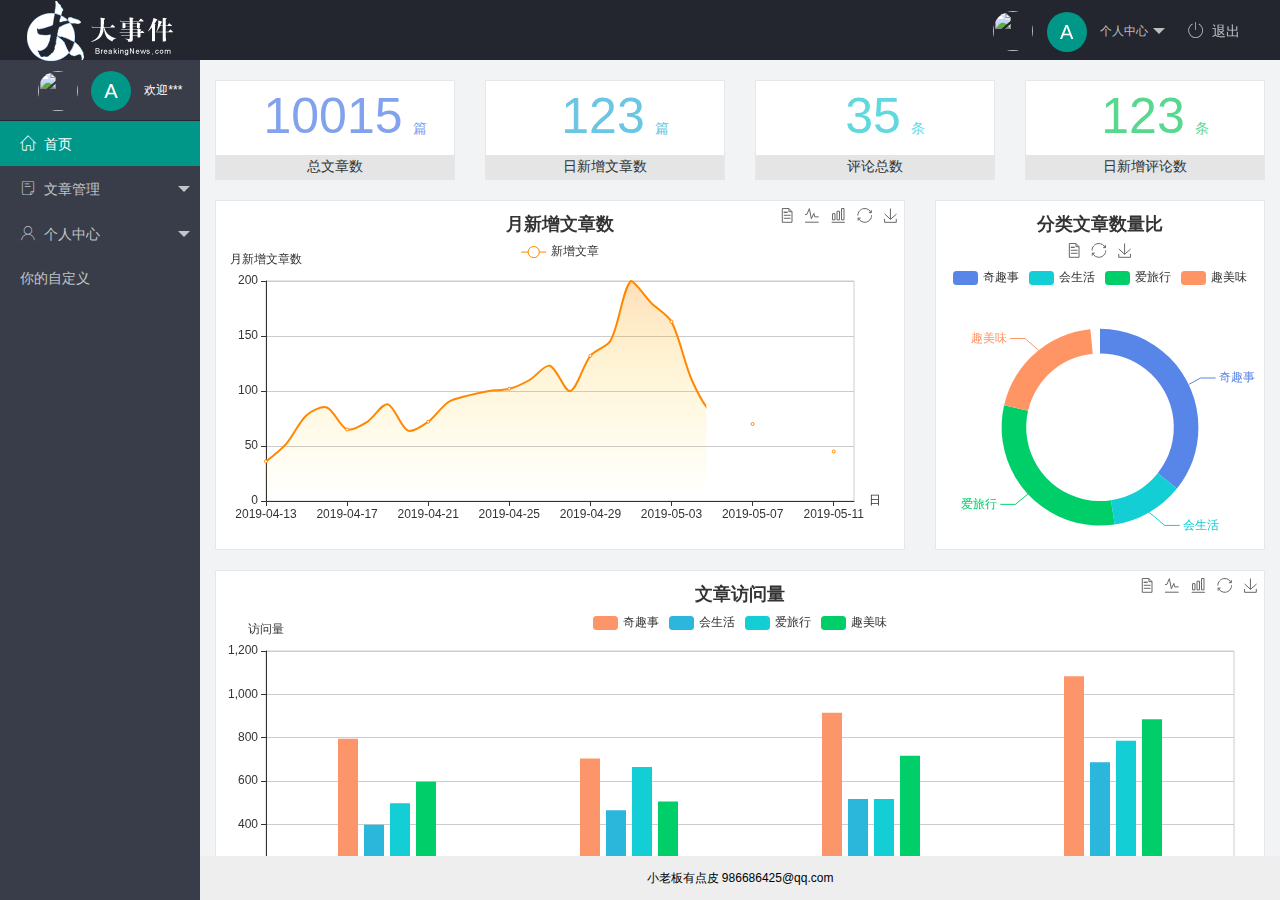
==== commit 4f0aca1c: "完成个人中心的开发" ====
--- a/index.html
+++ b/index.html
@@ -28,9 +28,9 @@
                         个人中心
                     </a>
                     <dl class="layui-nav-child">
-                        <dd><a href="">基本资料</a></dd>
-                        <dd><a href="">更换头像</a></dd>
-                        <dd><a href="">更换密码</a></dd>
+                        <dd><a href="/user/user_info.html" target="fm">基本资料</a></dd>
+                        <dd><a href="/user/user_avatar.html" target="fm">更换头像</a></dd>
+                        <dd><a href="/user/user_pwd.html" target="fm">重置密码</a></dd>
                     </dl>
                 </li>
                 <li class="layui-nav-item" lay-header-event="menuRight" lay-unselect>
@@ -65,9 +65,14 @@
                     <li class="layui-nav-item">
                         <a href="javascript:;"><span class="iconfont icon-user"></span>个人中心</a>
                         <dl class="layui-nav-child">
-                            <dd><a href="javascript:;"><i class="layui-icon layui-icon-user"></i> 基本资料</a></dd>
-                            <dd><a href="javascript:;"><i class="layui-icon layui-icon-picture"></i> 更换头像</a></dd>
-                            <dd><a href="javascript:;"><i class="layui-icon layui-icon-password"></i> 重置密码</a></dd>
+                            <dd><a href="user/user_info.html" target="fm"><i class="layui-icon layui-icon-user"></i>
+                                    基本资料</a>
+                            </dd>
+                            <dd><a href="user/user_avatar.html" target="fm"><i
+                                        class="layui-icon layui-icon-picture"></i> 更换头像</a>
+                            </dd>
+                            <dd><a href="user/user_pwd.html" target="fm"><i class="layui-icon layui-icon-password"></i>
+                                    重置密码</a></dd>
                         </dl>
                     </li>
                     <li class="layui-nav-item"><a href="javascript:;">你的自定义</a></li>
